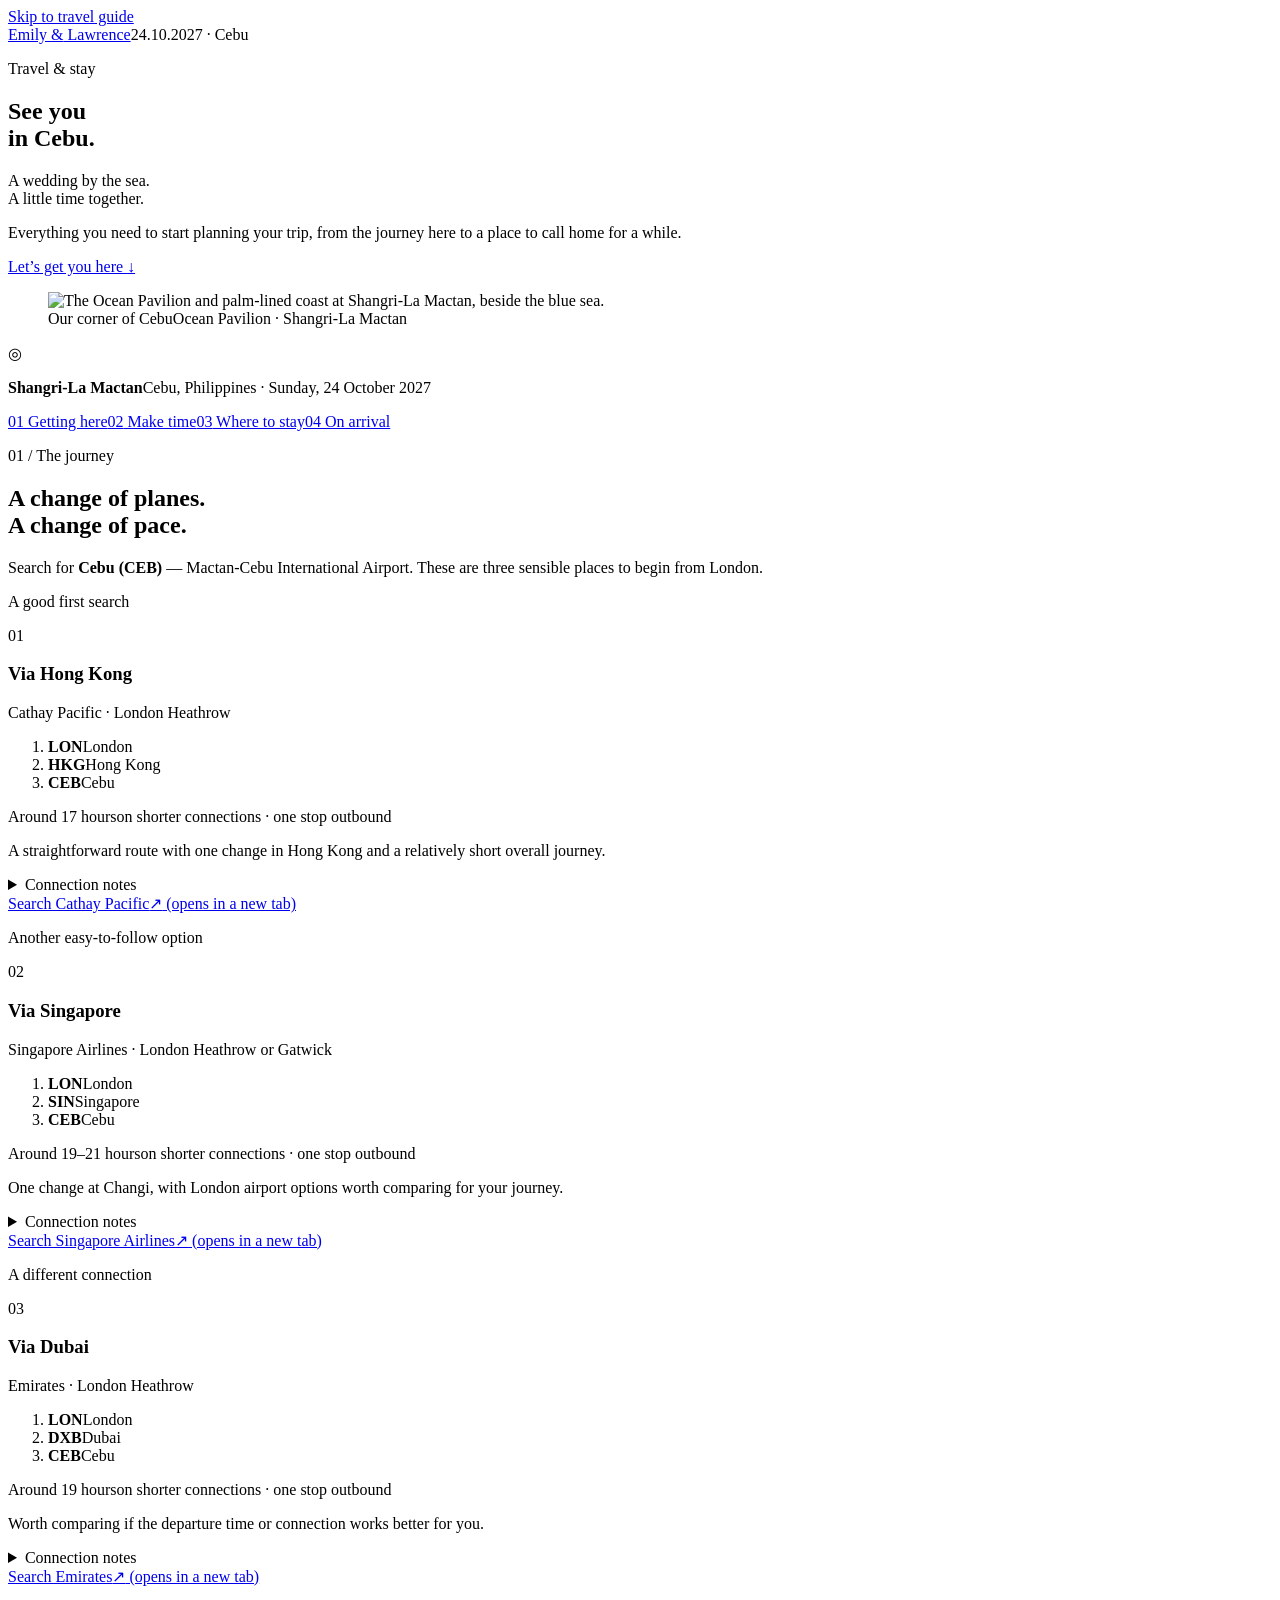
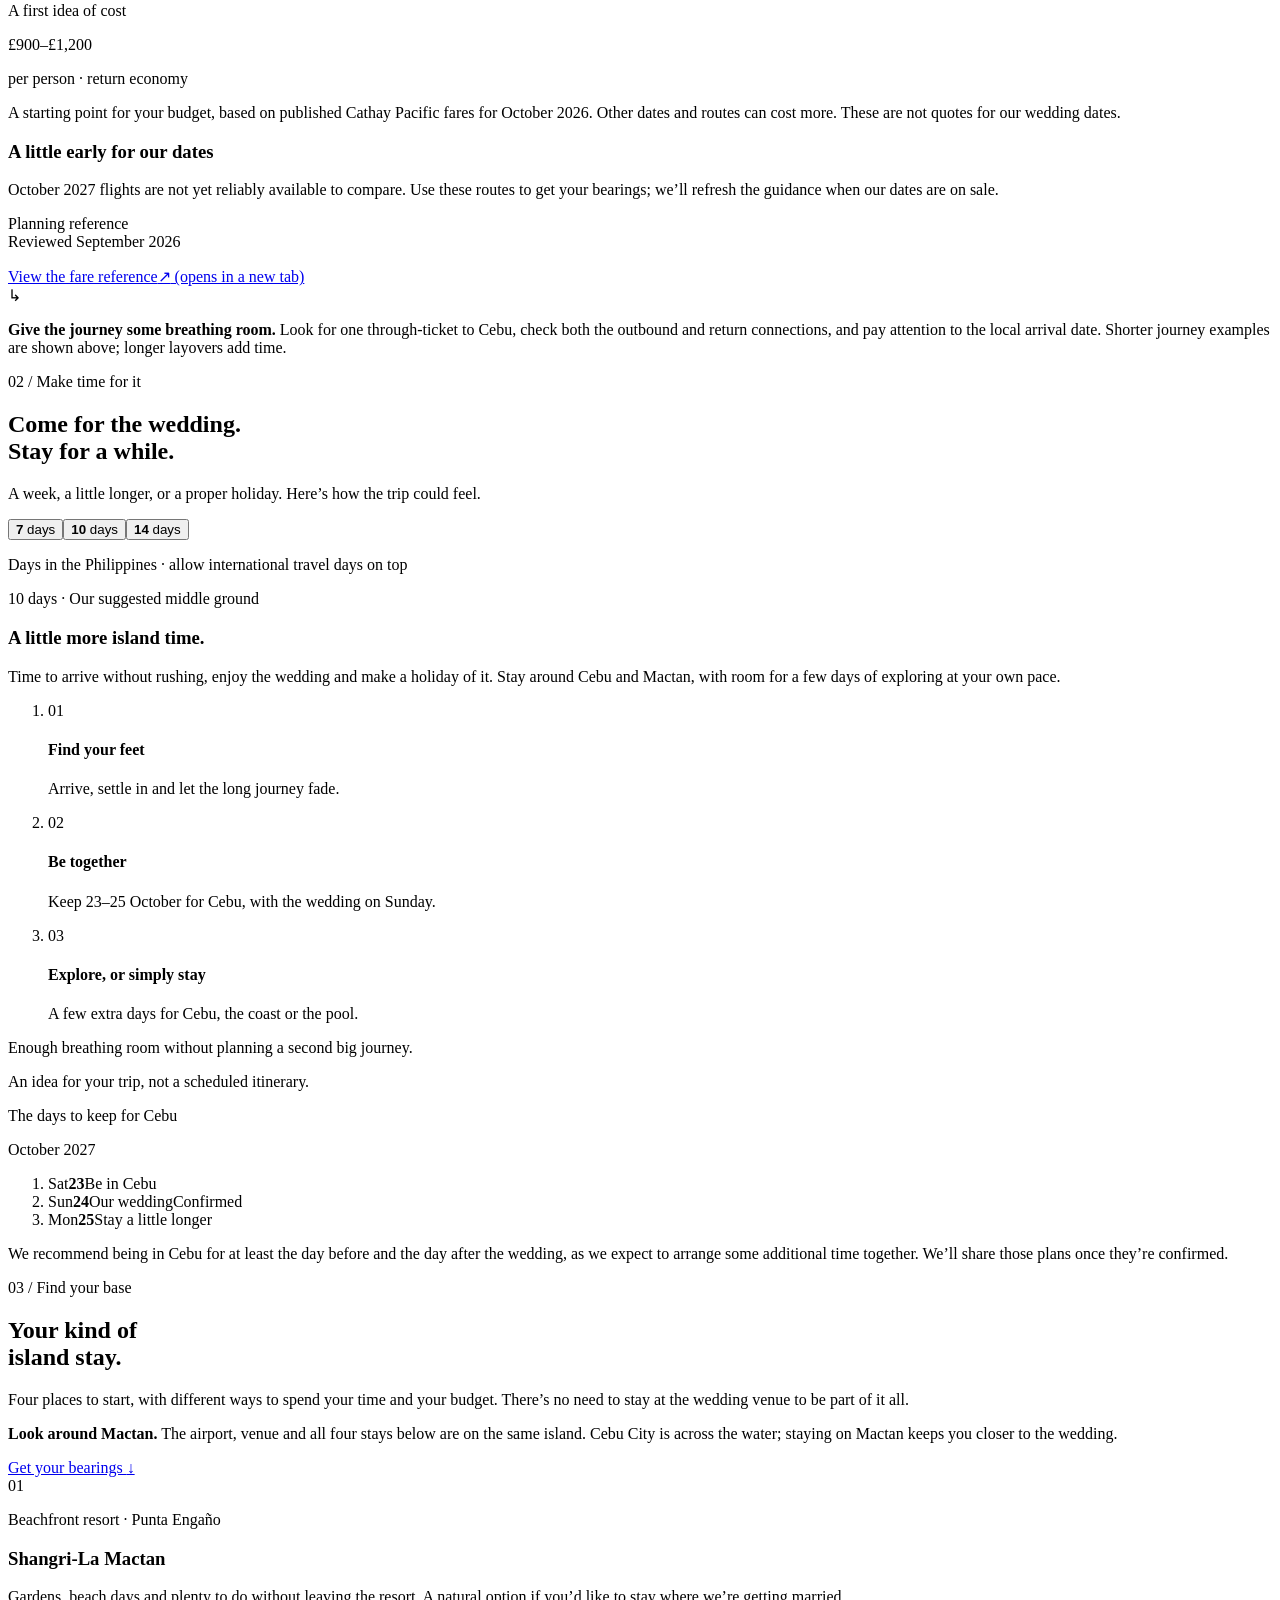
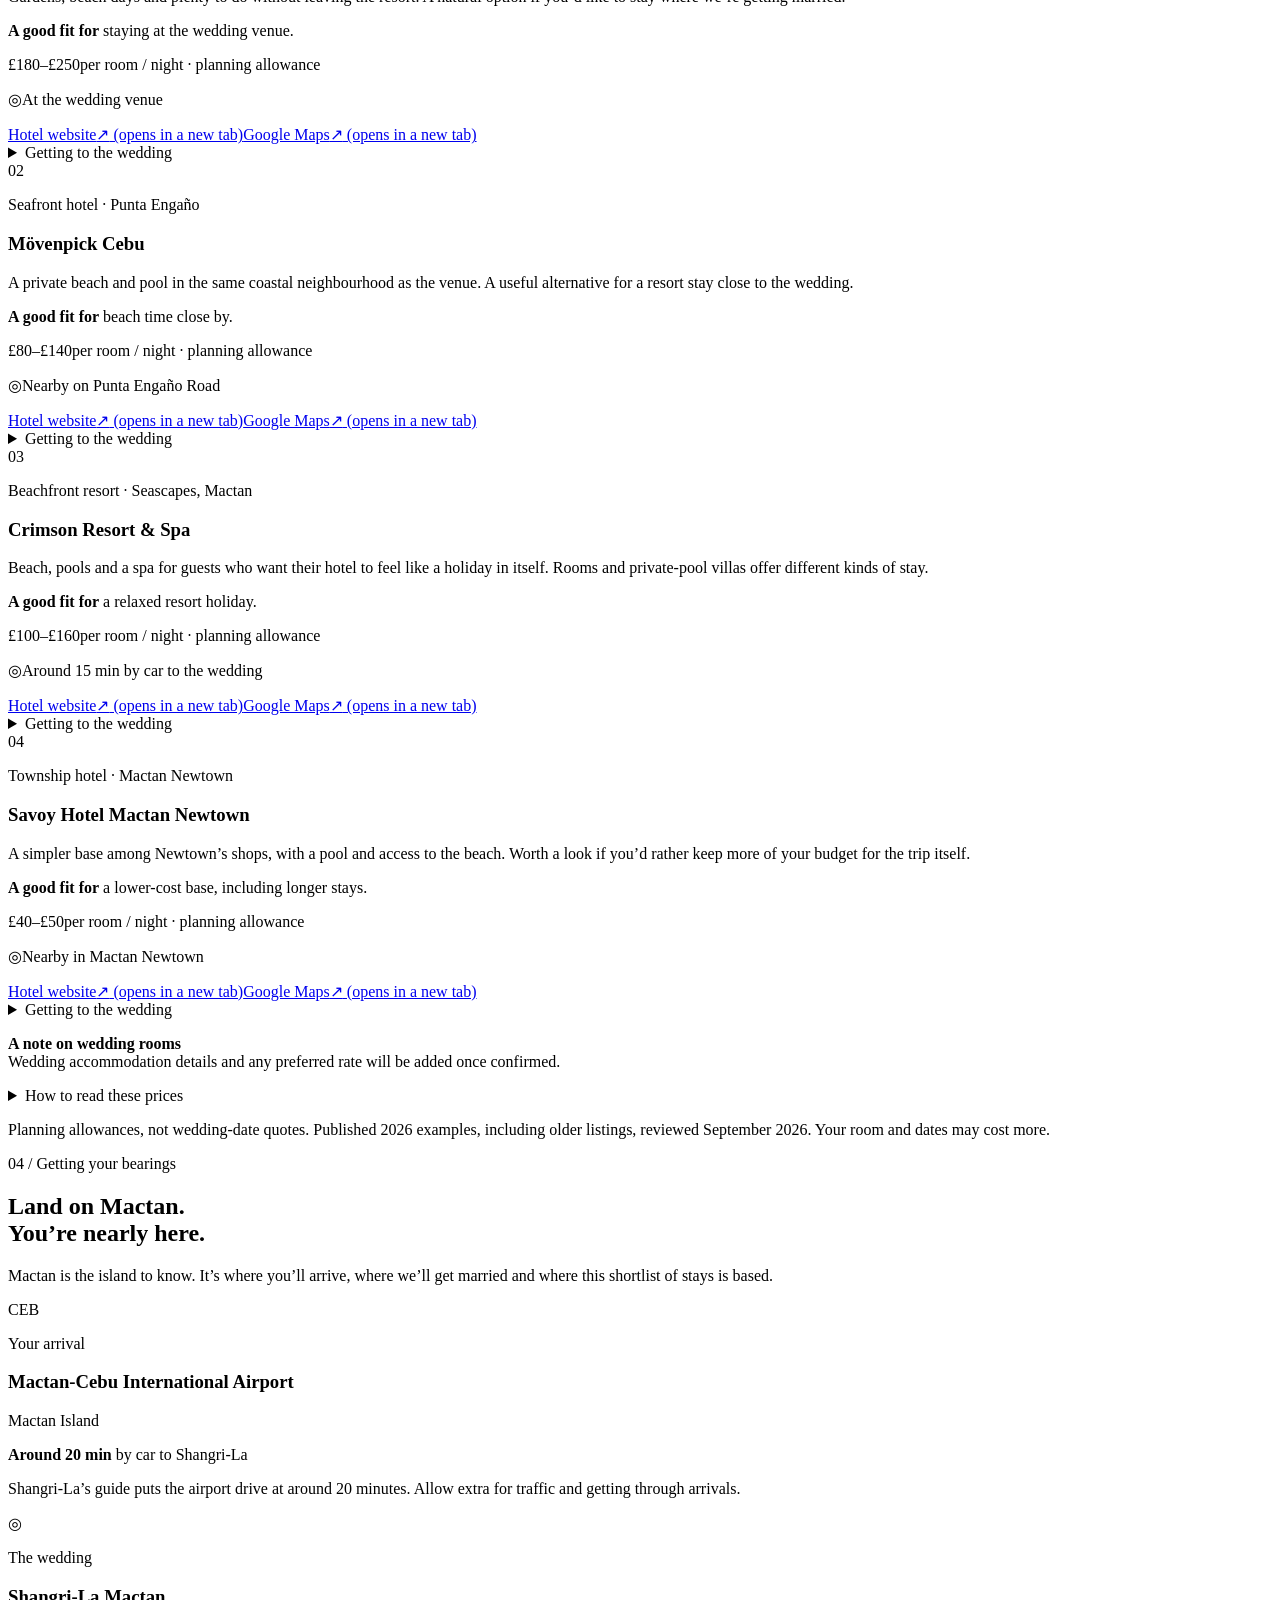
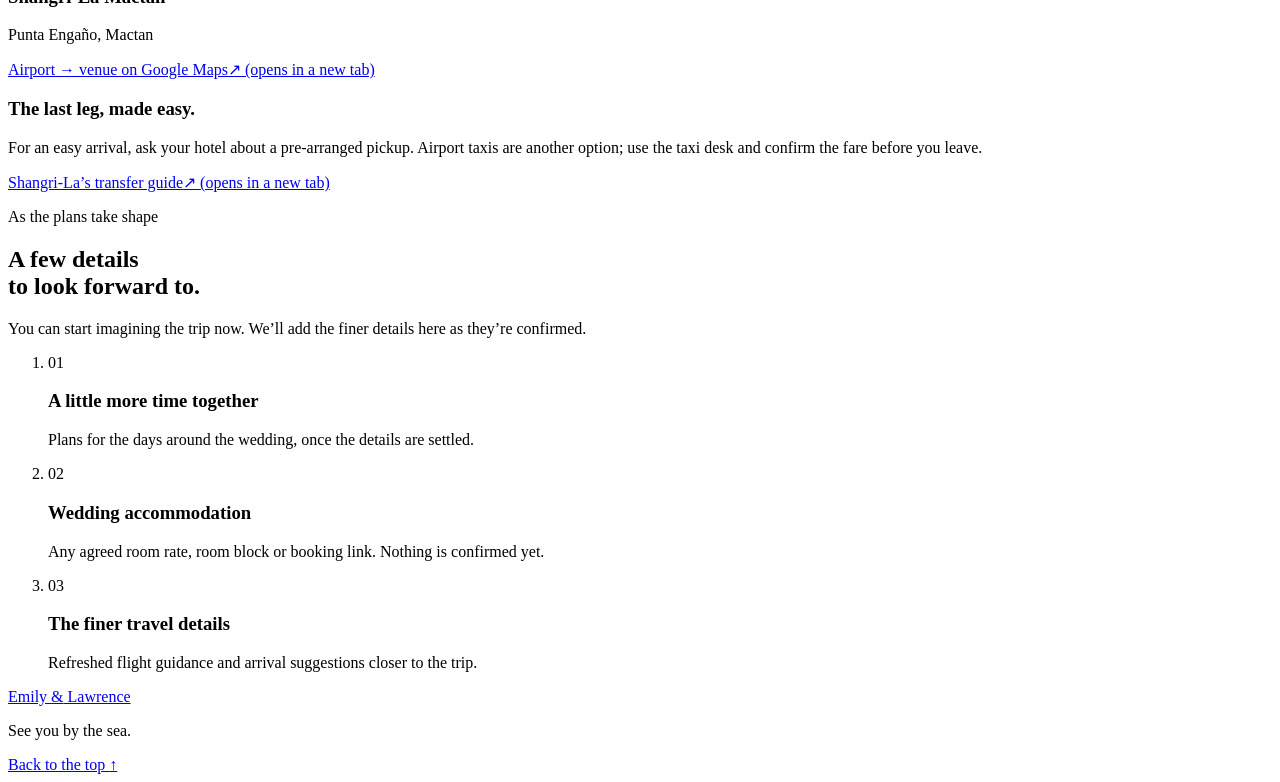
==== travel/index.html @ 6031c721 "Publish Astra Travel and Stay review from d901db5" ====
<!DOCTYPE html><html lang="en-GB"><head><meta charset="UTF-8"><meta name="viewport" content="width=device-width, initial-scale=1, viewport-fit=cover"><meta name="description" content="A little help planning your trip to Cebu for Emily and Lawrence’s wedding, 24 October 2027."><meta name="robots" content="noindex, nofollow"><meta name="theme-color" content="#f2efe7"><meta property="og:type" content="website"><meta property="og:title" content="Travel &amp; Stay — Emily &amp; Lawrence"><meta property="og:description" content="A little help planning your trip to Cebu for Emily and Lawrence’s wedding, 24 October 2027."><meta property="og:url" content="https://renzo-mcg.github.io/WedSite2027-astra-review/travel/"><meta name="twitter:card" content="summary"><link rel="canonical" href="https://renzo-mcg.github.io/WedSite2027-astra-review/travel/"><link rel="icon" href="/WedSite2027-astra-review/favicon.svg" type="image/svg+xml"><title>Travel &amp; Stay — Emily &amp; Lawrence</title><link rel="preload" href="/WedSite2027-astra-review/_astro/plus-jakarta-sans-latin.B2KjpZfh.woff2" as="font" type="font/woff2" crossorigin><style>@font-face{font-family:Plus Jakarta Sans;font-style:normal;font-weight:400 600;font-display:swap;src:url(/WedSite2027-astra-review/_astro/plus-jakarta-sans-latin.B2KjpZfh.woff2)format("woff2")}@font-face{font-family:Sirivennela;font-style:normal;font-weight:400;font-display:swap;src:url(/WedSite2027-astra-review/_astro/sirivennela-latin.CPgw63ZJ.woff2)format("woff2")}@font-face{font-family:MonteCarlo;font-style:normal;font-weight:400;font-display:swap;src:url(/WedSite2027-astra-review/_astro/montecarlo-latin.BiCXKI0m.woff2)format("woff2")}@font-face{font-family:Corinthia;font-style:normal;font-weight:400;font-display:swap;src:url(/WedSite2027-astra-review/_astro/corinthia-latin.rbV694CP.woff2)format("woff2")}@font-face{font-family:Parisienne;font-style:normal;font-weight:400;font-display:swap;src:url(/WedSite2027-astra-review/_astro/parisienne-latin.CbT3YVsa.woff2)format("woff2")}
</style><link rel="stylesheet" href="/WedSite2027-astra-review/_astro/travel.Y7XF-TrB.css"></head><body class="travel-page"><a class="skip-link" href="#main">Skip to travel guide</a><header class="travel-header wrap"><a class="couple-link" href="/WedSite2027-astra-review/" aria-label="Emily and Lawrence — back to Save the Date">Emily <span>&</span> Lawrence</a><span class="header-date">24.10.2027 <span>· Cebu</span></span></header><main id="main"><section class="guide-opening wrap" aria-labelledby="opening-title"><div class="opening-copy"><p class="eyebrow">Travel & stay</p><h1 id="opening-title">See you<br>in Cebu.</h1><p class="opening-note">A wedding by the sea.<br>A little time together.</p><p class="opening-intro">Everything you need to start planning your trip, from the journey here to a place to call home for a while.</p><a class="text-link opening-action" href="#flights">Let’s get you here <span aria-hidden="true">↓</span></a></div><figure class="opening-image"><img src="/WedSite2027-astra-review/assets/stage/video/venue-ocean-pavilion-poster.webp" width="1920" height="1080" alt="The Ocean Pavilion and palm-lined coast at Shangri-La Mactan, beside the blue sea." fetchpriority="high"><figcaption><span>Our corner of Cebu</span><span>Ocean Pavilion · Shangri-La Mactan</span></figcaption></figure><div class="opening-location"><span class="location-mark" aria-hidden="true">◎</span><p><strong>Shangri-La Mactan</strong><span>Cebu, Philippines · Sunday, 24 October 2027</span></p></div></section><nav class="guide-nav" aria-label="On this page"><div class="wrap guide-nav-inner"><a href="#flights"><span>01</span> Getting here</a><a href="#time"><span>02</span> Make time</a><a href="#stay"><span>03</span> Where to stay</a><a href="#arrival"><span>04</span> On arrival</a></div></nav><section id="flights" class="section wrap" aria-labelledby="flights-title"><div class="section-heading"><p class="eyebrow">01 / The journey</p><h2 id="flights-title">A change of planes.<br>A change of pace.</h2><p>Search for <strong>Cebu (CEB)</strong> — Mactan-Cebu International Airport. These are three sensible places to begin from London.</p></div><div class="flight-layout"><div class="route-list"><article class="flight-route" aria-labelledby="route-hong-kong"><div class="route-top"><p class="eyebrow">A good first search</p><span class="route-index" aria-hidden="true">01</span></div><h3 id="route-hong-kong">Via Hong Kong</h3><p class="airline">Cathay Pacific <span>· London Heathrow</span></p><ol class="route-line" aria-label="Flight via Hong Kong"><li><strong>LON</strong><span>London</span></li><li><strong>HKG</strong><span>Hong Kong</span></li><li><strong>CEB</strong><span>Cebu</span></li></ol><p class="route-duration">Around 17 hours<span>on shorter connections · one stop outbound</span></p><p>A straightforward route with one change in Hong Kong and a relatively short overall journey.</p><div class="route-actions"><details><summary>Connection notes</summary><p>Look for London Heathrow to Cebu on one booking. Cathay’s route guide describes about 16½ hours; current shorter schedules are closer to 17 hours. Compare the connection time as well as the fare.</p></details><a href="https://flights.cathaypacific.com/destinations/en_GB/flights-from-london-to-cebu" class="external-link" target="_blank" rel="noopener noreferrer" aria-label="Search London to Cebu with Cathay Pacific (opens in a new tab)">Search Cathay Pacific<span aria-hidden="true">↗</span><span class="sr-only"> (opens in a new tab)</span></a></div></article><article class="flight-route" aria-labelledby="route-singapore"><div class="route-top"><p class="eyebrow">Another easy-to-follow option</p><span class="route-index" aria-hidden="true">02</span></div><h3 id="route-singapore">Via Singapore</h3><p class="airline">Singapore Airlines <span>· London Heathrow or Gatwick</span></p><ol class="route-line" aria-label="Flight via Singapore"><li><strong>LON</strong><span>London</span></li><li><strong>SIN</strong><span>Singapore</span></li><li><strong>CEB</strong><span>Cebu</span></li></ol><p class="route-duration">Around 19–21 hours<span>on shorter connections · one stop outbound</span></p><p>One change at Changi, with London airport options worth comparing for your journey.</p><div class="route-actions"><details><summary>Connection notes</summary><p>Search from Heathrow and Gatwick separately. Representative schedules via Singapore are around 19–21 hours including the connection. Check the operating airline and baggage allowance on both legs, especially if a partner carrier is offered.</p></details><a href="https://www.singaporeair.com/gb/en/plan-travel/destinations/flights-from-london-to-cebu/" class="external-link" target="_blank" rel="noopener noreferrer" aria-label="Search London to Cebu with Singapore Airlines (opens in a new tab)">Search Singapore Airlines<span aria-hidden="true">↗</span><span class="sr-only"> (opens in a new tab)</span></a></div></article><article class="flight-route" aria-labelledby="route-dubai"><div class="route-top"><p class="eyebrow">A different connection</p><span class="route-index" aria-hidden="true">03</span></div><h3 id="route-dubai">Via Dubai</h3><p class="airline">Emirates <span>· London Heathrow</span></p><ol class="route-line" aria-label="Flight via Dubai"><li><strong>LON</strong><span>London</span></li><li><strong>DXB</strong><span>Dubai</span></li><li><strong>CEB</strong><span>Cebu</span></li></ol><p class="route-duration">Around 19 hours<span>on shorter connections · one stop outbound</span></p><p>Worth comparing if the departure time or connection works better for you.</p><div class="route-actions"><details><summary>Connection notes</summary><p>Shorter outbound schedules via Dubai are around 19 hours; longer connections can exceed 24. Check the return carefully: published Cebu services can include an additional stop before Dubai. Compare the whole return journey before choosing.</p></details><a href="https://www.emirates.com/uk/english/destinations/lhr/ceb/flights-from-london-heathrow-to-cebu/" class="external-link" target="_blank" rel="noopener noreferrer" aria-label="Search London to Cebu with Emirates (opens in a new tab)">Search Emirates<span aria-hidden="true">↗</span><span class="sr-only"> (opens in a new tab)</span></a></div></article></div><aside class="flight-budget" aria-label="Flight budget and booking guidance"><p class="eyebrow">A first idea of cost</p><p class="budget-number">£900–£1,200</p><p class="budget-unit">per person · return economy</p><p>A starting point for your budget, based on published Cathay Pacific fares for October 2026. Other dates and routes can cost more. These are not quotes for our wedding dates.</p><div class="budget-later"><h3>A little early for our dates</h3><p>October 2027 flights are not yet reliably available to compare. Use these routes to get your bearings; we’ll refresh the guidance when our dates are on sale.</p></div><p class="freshness">Planning reference<br><time datetime="2026-09-18">Reviewed September 2026</time></p><a href="https://flights.cathaypacific.com/destinations/en_GB/flights-from-london-to-cebu" class="external-link" target="_blank" rel="noopener noreferrer">View the fare reference<span aria-hidden="true">↗</span><span class="sr-only"> (opens in a new tab)</span></a></aside></div><div class="journey-note"><span aria-hidden="true">↳</span><p><strong>Give the journey some breathing room.</strong> Look for one through-ticket to Cebu, check both the outbound and return connections, and pay attention to the local arrival date. Shorter journey examples are shown above; longer layovers add time.</p></div></section><section id="time" class="time-section" aria-labelledby="time-title"><div class="wrap"><div class="section-heading"><p class="eyebrow">02 / Make time for it</p><h2 id="time-title">Come for the wedding.<br>Stay for a while.</h2><p>A week, a little longer, or a proper holiday. Here’s how the trip could feel.</p></div><div class="trip-layout"><div class="trip-planner" data-trip-planner><div class="trip-tabs" role="tablist" aria-label="Days in the Philippines" hidden><button type="button" id="tab-7" role="tab" aria-controls="trip-7" aria-selected="false" tabindex="-1" data-days="7"><strong>7</strong> days</button><button type="button" id="tab-10" role="tab" aria-controls="trip-10" aria-selected="true" tabindex="0" data-days="10"><strong>10</strong> days</button><button type="button" id="tab-14" role="tab" aria-controls="trip-14" aria-selected="false" tabindex="-1" data-days="14"><strong>14</strong> days</button></div><p class="trip-basis">Days in the Philippines · allow international travel days on top</p><article id="trip-7" class="trip-panel" data-trip-panel="7"><p class="eyebrow"><span class="no-js-days">7 days · </span>Wedding &amp; a little unwinding</p><h3>Keep it close to Cebu.</h3><p>A shorter, wedding-focused stay. Settle into one base on Mactan, enjoy the celebrations and leave a few days for the sea, a slow breakfast and doing very little.</p><div class="trip-rhythm" aria-hidden="true"><span style="flex:2" class="rhythm-0"></span><span style="flex:3" class="rhythm-1"></span><span style="flex:2" class="rhythm-2"></span></div><ol class="trip-phases"><li><span class="phase-number" aria-hidden="true">01</span><div><h4>Arrive &amp; settle</h4><p>Give yourself a little room to recover from the flight.</p></div></li><li><span class="phase-number" aria-hidden="true">02</span><div><h4>Be together</h4><p>Keep 23–25 October for Cebu, with the wedding on Sunday.</p></div></li><li><span class="phase-number" aria-hidden="true">03</span><div><h4>Ease into island time</h4><p>A couple of relaxed days before heading home.</p></div></li></ol><p class="trip-takeaway">One base keeps a shorter trip simple.</p></article><article id="trip-10" class="trip-panel" data-trip-panel="10"><p class="eyebrow"><span class="no-js-days">10 days · </span>Our suggested middle ground</p><h3>A little more island time.</h3><p>Time to arrive without rushing, enjoy the wedding and make a holiday of it. Stay around Cebu and Mactan, with room for a few days of exploring at your own pace.</p><div class="trip-rhythm" aria-hidden="true"><span style="flex:3" class="rhythm-0"></span><span style="flex:3" class="rhythm-1"></span><span style="flex:4" class="rhythm-2"></span></div><ol class="trip-phases"><li><span class="phase-number" aria-hidden="true">01</span><div><h4>Find your feet</h4><p>Arrive, settle in and let the long journey fade.</p></div></li><li><span class="phase-number" aria-hidden="true">02</span><div><h4>Be together</h4><p>Keep 23–25 October for Cebu, with the wedding on Sunday.</p></div></li><li><span class="phase-number" aria-hidden="true">03</span><div><h4>Explore, or simply stay</h4><p>A few extra days for Cebu, the coast or the pool.</p></div></li></ol><p class="trip-takeaway">Enough breathing room without planning a second big journey.</p></article><article id="trip-14" class="trip-panel" data-trip-panel="14"><p class="eyebrow"><span class="no-js-days">14 days · </span>The wedding, then a wider adventure</p><h3>Make a holiday of it.</h3><p>For a bigger Philippines trip, leave space to explore beyond Cebu after the celebrations. Pick one extra destination you’re excited about, and allow time for the journey there.</p><div class="trip-rhythm" aria-hidden="true"><span style="flex:3" class="rhythm-0"></span><span style="flex:3" class="rhythm-1"></span><span style="flex:8" class="rhythm-2"></span></div><ol class="trip-phases"><li><span class="phase-number" aria-hidden="true">01</span><div><h4>Arrive unhurried</h4><p>Start on Mactan and get comfortable before the wedding.</p></div></li><li><span class="phase-number" aria-hidden="true">02</span><div><h4>Be together</h4><p>Keep 23–25 October for Cebu, with the wedding on Sunday.</p></div></li><li><span class="phase-number" aria-hidden="true">03</span><div><h4>Go a little further</h4><p>Extend your holiday, allowing time for onward travel.</p></div></li></ol><p class="trip-takeaway">Keep onward adventures after the wedding to avoid a rushed arrival.</p></article><p class="trip-smallprint">An idea for your trip, not a scheduled itinerary.</p></div><aside class="wedding-window" aria-label="Recommended days in Cebu"><p class="eyebrow">The days to keep for Cebu</p><p class="window-month">October 2027</p><ol><li><span class="window-day">Sat</span><strong>23</strong><span>Be in Cebu</span></li><li class="wedding-day"><span class="window-day">Sun</span><strong>24</strong><span>Our wedding</span><span class="confirmed-label">Confirmed</span></li><li><span class="window-day">Mon</span><strong>25</strong><span>Stay a little longer</span></li></ol><p>We recommend being in Cebu for at least the day before and the day after the wedding, as we expect to arrange some additional time together. We’ll share those plans once they’re confirmed.</p></aside></div></div></section><section id="stay" class="section wrap" aria-labelledby="stay-title"><div class="section-heading"><p class="eyebrow">03 / Find your base</p><h2 id="stay-title">Your kind of<br>island stay.</h2><p>Four places to start, with different ways to spend your time and your budget. There’s no need to stay at the wedding venue to be part of it all.</p></div><div class="stay-guide"><p><strong>Look around Mactan.</strong> The airport, venue and all four stays below are on the same island. Cebu City is across the water; staying on Mactan keeps you closer to the wedding.</p><a class="text-link" href="#arrival">Get your bearings <span aria-hidden="true">↓</span></a></div><div class="hotel-list"><article class="hotel" aria-labelledby="hotel-shangri-la"><span class="hotel-index" aria-hidden="true">01</span><div class="hotel-main"><p class="eyebrow">Beachfront resort <span>· Punta Engaño</span></p><h3 id="hotel-shangri-la">Shangri-La Mactan</h3><p>Gardens, beach days and plenty to do without leaving the resort. A natural option if you’d like to stay where we’re getting married.</p><p class="hotel-suits"><strong>A good fit for</strong> staying at the wedding venue.</p></div><div class="hotel-practical"><p class="hotel-price">£180–£250<span>per room / night · planning allowance</span></p><p class="hotel-relation"><span aria-hidden="true">◎</span>At the wedding venue</p><div class="hotel-links"><a href="https://www.shangri-la.com/cebu/mactanresort/" class="external-link" target="_blank" rel="noopener noreferrer" aria-label="View Shangri-La Mactan official website (opens in a new tab)">Hotel website<span aria-hidden="true">↗</span><span class="sr-only"> (opens in a new tab)</span></a><a href="https://www.google.com/maps/search/?api=1&amp;query=Shangri-La+Mactan+Cebu" class="external-link" target="_blank" rel="noopener noreferrer" aria-label="View Shangri-La Mactan on Google Maps (opens in a new tab)">Google Maps<span aria-hidden="true">↗</span><span class="sr-only"> (opens in a new tab)</span></a></div><details><summary>Getting to the wedding</summary><p>The wedding is here. Your room and the celebrations share the same resort grounds.</p></details></div></article><article class="hotel" aria-labelledby="hotel-movenpick"><span class="hotel-index" aria-hidden="true">02</span><div class="hotel-main"><p class="eyebrow">Seafront hotel <span>· Punta Engaño</span></p><h3 id="hotel-movenpick">Mövenpick Cebu</h3><p>A private beach and pool in the same coastal neighbourhood as the venue. A useful alternative for a resort stay close to the wedding.</p><p class="hotel-suits"><strong>A good fit for</strong> beach time close by.</p></div><div class="hotel-practical"><p class="hotel-price">£80–£140<span>per room / night · planning allowance</span></p><p class="hotel-relation"><span aria-hidden="true">◎</span>Nearby on Punta Engaño Road</p><div class="hotel-links"><a href="https://all.accor.com/hotel/B4N9/index.en.shtml" class="external-link" target="_blank" rel="noopener noreferrer" aria-label="View Mövenpick Cebu official website (opens in a new tab)">Hotel website<span aria-hidden="true">↗</span><span class="sr-only"> (opens in a new tab)</span></a><a href="https://www.google.com/maps/search/?api=1&amp;query=Movenpick+Hotel+Mactan+Island+Cebu" class="external-link" target="_blank" rel="noopener noreferrer" aria-label="View Mövenpick Cebu on Google Maps (opens in a new tab)">Google Maps<span aria-hidden="true">↗</span><span class="sr-only"> (opens in a new tab)</span></a></div><details><summary>Getting to the wedding</summary><p>Close to Shangri-La in the same coastal area. Check the route from your hotel entrance and arrange your wedding-day journey with the hotel.</p><a href="https://www.google.com/maps/dir/?api=1&amp;origin=Movenpick+Hotel+Mactan+Island+Cebu&amp;destination=Shangri-La+Mactan+Cebu&amp;travelmode=driving" class="external-link" target="_blank" rel="noopener noreferrer" aria-label="Driving directions from Mövenpick Cebu to Shangri-La on Google Maps (opens in a new tab)">Directions to Shangri-La<span aria-hidden="true">↗</span><span class="sr-only"> (opens in a new tab)</span></a></details></div></article><article class="hotel" aria-labelledby="hotel-crimson"><span class="hotel-index" aria-hidden="true">03</span><div class="hotel-main"><p class="eyebrow">Beachfront resort <span>· Seascapes, Mactan</span></p><h3 id="hotel-crimson">Crimson Resort &amp; Spa</h3><p>Beach, pools and a spa for guests who want their hotel to feel like a holiday in itself. Rooms and private-pool villas offer different kinds of stay.</p><p class="hotel-suits"><strong>A good fit for</strong> a relaxed resort holiday.</p></div><div class="hotel-practical"><p class="hotel-price">£100–£160<span>per room / night · planning allowance</span></p><p class="hotel-relation"><span aria-hidden="true">◎</span>Around 15 min by car to the wedding</p><div class="hotel-links"><a href="https://www.crimsonhotel.com/mactan" class="external-link" target="_blank" rel="noopener noreferrer" aria-label="View Crimson Resort &amp; Spa official website (opens in a new tab)">Hotel website<span aria-hidden="true">↗</span><span class="sr-only"> (opens in a new tab)</span></a><a href="https://www.google.com/maps/search/?api=1&amp;query=Crimson+Resort+and+Spa+Mactan+Cebu" class="external-link" target="_blank" rel="noopener noreferrer" aria-label="View Crimson Resort &amp; Spa on Google Maps (opens in a new tab)">Google Maps<span aria-hidden="true">↗</span><span class="sr-only"> (opens in a new tab)</span></a></div><details><summary>Getting to the wedding</summary><p>Further down Mactan’s coast. Google’s location estimate is about 14 minutes by car; allow extra for traffic. The price guide is for rooms, not villas.</p><a href="https://www.google.com/maps/dir/?api=1&amp;origin=Crimson+Resort+and+Spa+Mactan+Cebu&amp;destination=Shangri-La+Mactan+Cebu&amp;travelmode=driving" class="external-link" target="_blank" rel="noopener noreferrer" aria-label="Driving directions from Crimson Resort &amp; Spa to Shangri-La on Google Maps (opens in a new tab)">Directions to Shangri-La<span aria-hidden="true">↗</span><span class="sr-only"> (opens in a new tab)</span></a></details></div></article><article class="hotel" aria-labelledby="hotel-savoy"><span class="hotel-index" aria-hidden="true">04</span><div class="hotel-main"><p class="eyebrow">Township hotel <span>· Mactan Newtown</span></p><h3 id="hotel-savoy">Savoy Hotel Mactan Newtown</h3><p>A simpler base among Newtown’s shops, with a pool and access to the beach. Worth a look if you’d rather keep more of your budget for the trip itself.</p><p class="hotel-suits"><strong>A good fit for</strong> a lower-cost base, including longer stays.</p></div><div class="hotel-practical"><p class="hotel-price">£40–£50<span>per room / night · planning allowance</span></p><p class="hotel-relation"><span aria-hidden="true">◎</span>Nearby in Mactan Newtown</p><div class="hotel-links"><a href="https://www.savoyhotelmactan.com.ph/" class="external-link" target="_blank" rel="noopener noreferrer" aria-label="View Savoy Hotel Mactan Newtown official website (opens in a new tab)">Hotel website<span aria-hidden="true">↗</span><span class="sr-only"> (opens in a new tab)</span></a><a href="https://www.google.com/maps/search/?api=1&amp;query=Savoy+Hotel+Mactan+Newtown+Cebu" class="external-link" target="_blank" rel="noopener noreferrer" aria-label="View Savoy Hotel Mactan Newtown on Google Maps (opens in a new tab)">Google Maps<span aria-hidden="true">↗</span><span class="sr-only"> (opens in a new tab)</span></a></div><details><summary>Getting to the wedding</summary><p>In the Newtown area near the resort coast, rather than at the wedding venue. Plan a taxi or hotel-arranged ride to Shangri-La; check current directions below.</p><a href="https://www.google.com/maps/dir/?api=1&amp;origin=Savoy+Hotel+Mactan+Newtown+Cebu&amp;destination=Shangri-La+Mactan+Cebu&amp;travelmode=driving" class="external-link" target="_blank" rel="noopener noreferrer" aria-label="Driving directions from Savoy Hotel Mactan Newtown to Shangri-La on Google Maps (opens in a new tab)">Directions to Shangri-La<span aria-hidden="true">↗</span><span class="sr-only"> (opens in a new tab)</span></a></details></div></article></div><div class="stay-notes"><p><strong>A note on wedding rooms</strong><br>Wedding accommodation details and any preferred rate will be added once confirmed.</p><details class="price-explainer"><summary>How to read these prices</summary><p>Rounded planning allowances per room, per night, as a starting point for two adults sharing. Based on published 2026 examples, including older July/August listings, reviewed September 2026. They are not October 2027 quotes or guaranteed limits. Check your dates, room, guests, taxes, breakfast and cancellation terms with the hotel.</p><ul><li><a href="https://www.kayak.co.uk/Lapu-Lapu-City-Hotels-Shangri-La-s-Mactan-Resort-Spa.12027.ksp" class="external-link" target="_blank" rel="noopener noreferrer">Shangri-La Mactan price reference<span aria-hidden="true">↗</span><span class="sr-only"> (opens in a new tab)</span></a></li><li><a href="https://www.kayak.co.uk/Lapu-Lapu-City-Hotels-Moevenpick-Hotel-Mactan-Island-Cebu.622442.ksp" class="external-link" target="_blank" rel="noopener noreferrer">Mövenpick Cebu price reference<span aria-hidden="true">↗</span><span class="sr-only"> (opens in a new tab)</span></a></li><li><a href="https://www.kayak.co.uk/Lapu-Lapu-City-Hotels-Crimson-Resort-And-Spa-Mactan.346916.ksp" class="external-link" target="_blank" rel="noopener noreferrer">Crimson Resort &amp; Spa price reference<span aria-hidden="true">↗</span><span class="sr-only"> (opens in a new tab)</span></a></li><li><a href="https://www.kayak.co.uk/Lapu-Lapu-City-Hotels.45123.hotel.ksp" class="external-link" target="_blank" rel="noopener noreferrer">Savoy Hotel Mactan Newtown price reference<span aria-hidden="true">↗</span><span class="sr-only"> (opens in a new tab)</span></a></li></ul></details></div><p class="price-visible">Planning allowances, not wedding-date quotes. Published 2026 examples, including older listings, reviewed September 2026. Your room and dates may cost more.</p></section><section id="arrival" class="arrival-section" aria-labelledby="arrival-title"><div class="wrap arrival-layout"><div class="arrival-heading"><p class="eyebrow">04 / Getting your bearings</p><h2 id="arrival-title">Land on Mactan.<br>You’re nearly here.</h2><p>Mactan is the island to know. It’s where you’ll arrive, where we’ll get married and where this shortlist of stays is based.</p></div><div class="arrival-journey" role="group" aria-label="Airport to wedding venue"><div class="arrival-stop"><span class="stop-code">CEB</span><div><p class="eyebrow">Your arrival</p><h3>Mactan-Cebu International Airport</h3><p>Mactan Island</p></div></div><div class="arrival-transfer"><p><strong>Around 20 min</strong> by car to Shangri-La</p><p>Shangri-La’s guide puts the airport drive at around 20 minutes. Allow extra for traffic and getting through arrivals.</p></div><div class="arrival-stop"><span class="stop-mark" aria-hidden="true">◎</span><div><p class="eyebrow">The wedding</p><h3>Shangri-La Mactan</h3><p>Punta Engaño, Mactan</p></div></div><a href="https://www.google.com/maps/dir/?api=1&amp;origin=Mactan-Cebu+International+Airport&amp;destination=Shangri-La+Mactan+Cebu&amp;travelmode=driving" class="external-link arrival-map" target="_blank" rel="noopener noreferrer">Airport → venue on Google Maps<span aria-hidden="true">↗</span><span class="sr-only"> (opens in a new tab)</span></a></div><div class="arrival-practical"><h3>The last leg, made easy.</h3><p>For an easy arrival, ask your hotel about a pre-arranged pickup. Airport taxis are another option; use the taxi desk and confirm the fare before you leave.</p><a href="https://www.shangri-la.com/cebu/mactanresort/about/map-directions/" class="external-link" target="_blank" rel="noopener noreferrer">Shangri-La’s transfer guide<span aria-hidden="true">↗</span><span class="sr-only"> (opens in a new tab)</span></a></div></div></section><section class="section wrap next-section" aria-labelledby="next-title"><div><p class="eyebrow">As the plans take shape</p><h2 id="next-title">A few details<br>to look forward to.</h2><p>You can start imagining the trip now. We’ll add the finer details here as they’re confirmed.</p></div><ol><li><span aria-hidden="true">01</span><div><h3>A little more time together</h3><p>Plans for the days around the wedding, once the details are settled.</p></div></li><li><span aria-hidden="true">02</span><div><h3>Wedding accommodation</h3><p>Any agreed room rate, room block or booking link. Nothing is confirmed yet.</p></div></li><li><span aria-hidden="true">03</span><div><h3>The finer travel details</h3><p>Refreshed flight guidance and arrival suggestions closer to the trip.</p></div></li></ol></section></main><footer class="travel-footer wrap"><a class="couple-link" href="/WedSite2027-astra-review/">Emily <span>&</span> Lawrence</a><p>See you by the sea.</p><a class="text-link" href="#main">Back to the top <span aria-hidden="true">↑</span></a></footer><script type="module">var e=document.querySelector(`[data-trip-planner]`);if(e){let t=e.querySelector(`[role=tablist]`),n=[...e.querySelectorAll(`[role=tab]`)],r=[...e.querySelectorAll(`[data-trip-panel]`)],i=(e,t=!1)=>{n.forEach(t=>{let n=t===e;t.setAttribute(`aria-selected`,String(n)),t.tabIndex=n?0:-1}),r.forEach(t=>{t.hidden=t.dataset.tripPanel!==e.dataset.days}),t&&e.focus()};if(t&&n.length===r.length&&n.length>0){r.forEach(e=>{e.setAttribute(`role`,`tabpanel`),e.setAttribute(`aria-labelledby`,`tab-${e.dataset.tripPanel}`),e.tabIndex=0}),n.forEach((e,t)=>{e.addEventListener(`click`,()=>i(e)),e.addEventListener(`keydown`,e=>{let r;switch(e.key){case`ArrowRight`:r=(t+1)%n.length;break;case`ArrowLeft`:r=(t-1+n.length)%n.length;break;case`Home`:r=0;break;case`End`:r=n.length-1;break;default:return}e.preventDefault();let a=n[r];a&&i(a,!0)})});let a=n.find(e=>e.dataset.days===`10`)??n[0];a&&i(a),e.dataset.enhanced=`true`,t.hidden=!1}}</script></body></html>
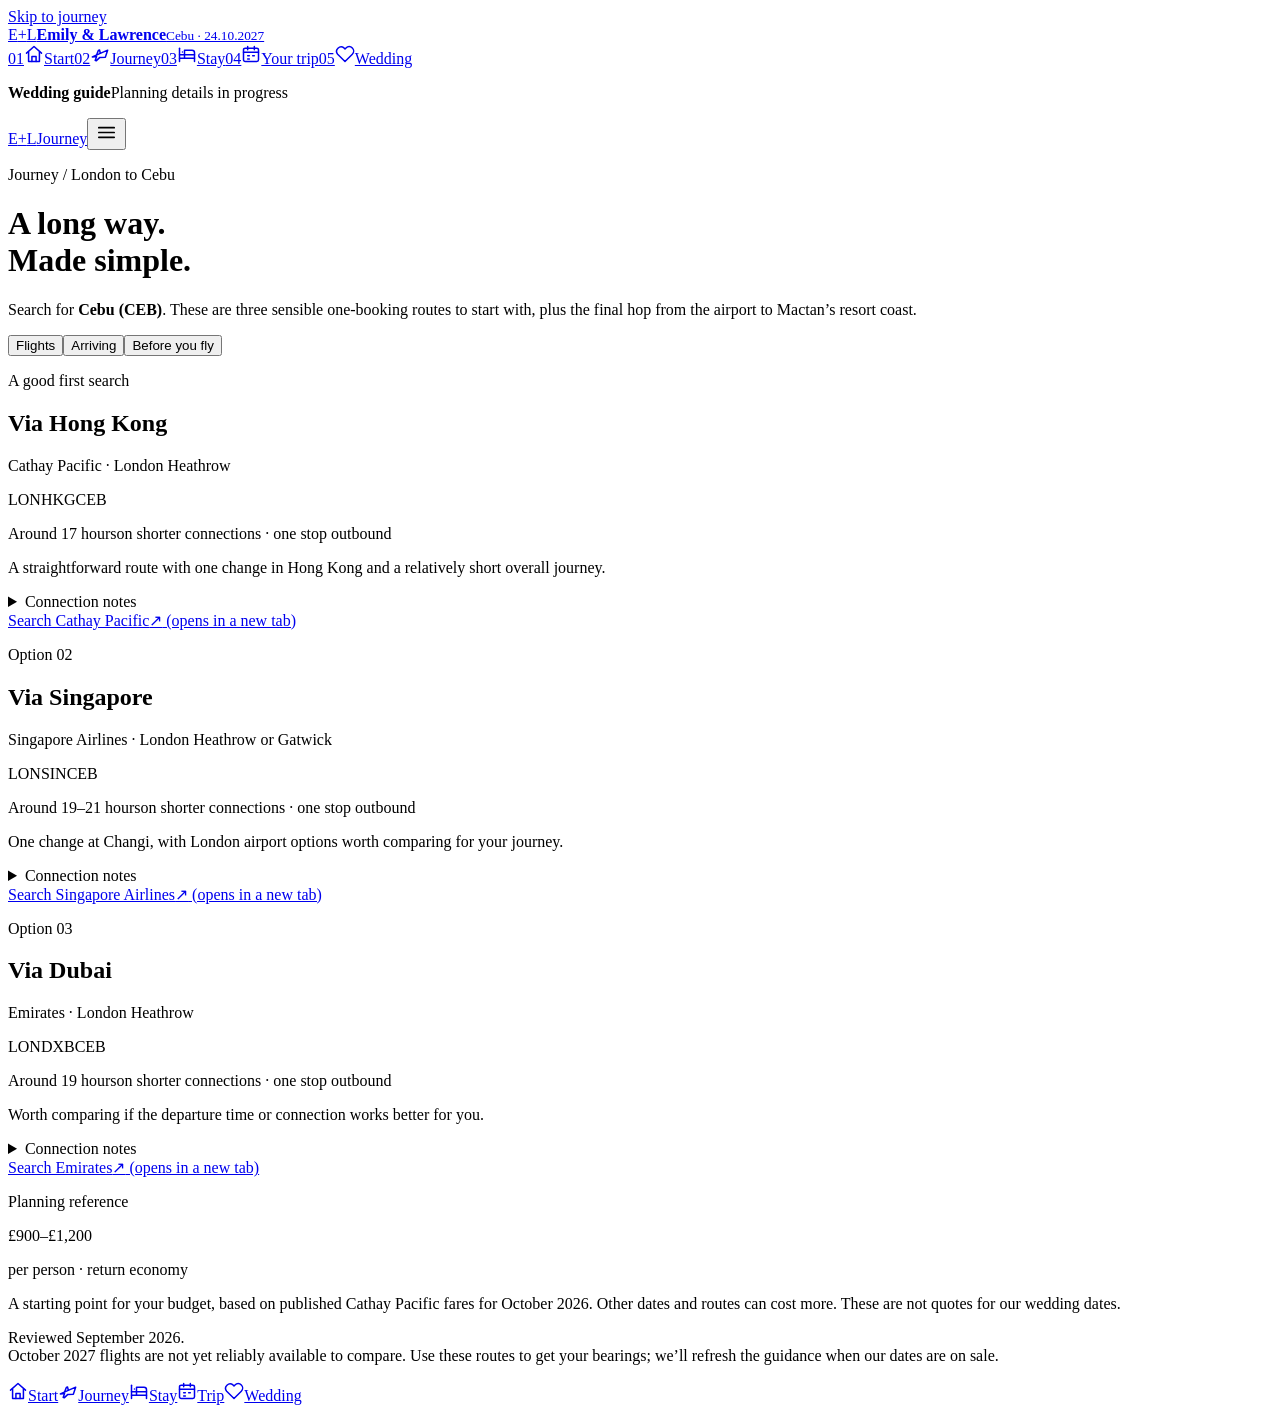
==== commit a52bba14: "Publish Astra Travel and Stay Round 2 review" ====
--- a/travel/index.html
+++ b/travel/index.html
@@ -1,2 +1 @@
-<!DOCTYPE html><html lang="en-GB"><head><meta charset="UTF-8"><meta name="viewport" content="width=device-width, initial-scale=1, viewport-fit=cover"><meta name="description" content="A little help planning your trip to Cebu for Emily and Lawrence’s wedding, 24 October 2027."><meta name="robots" content="noindex, nofollow"><meta name="theme-color" content="#f2efe7"><meta property="og:type" content="website"><meta property="og:title" content="Travel &amp; Stay — Emily &amp; Lawrence"><meta property="og:description" content="A little help planning your trip to Cebu for Emily and Lawrence’s wedding, 24 October 2027."><meta property="og:url" content="https://renzo-mcg.github.io/WedSite2027-astra-review/travel/"><meta name="twitter:card" content="summary"><link rel="canonical" href="https://renzo-mcg.github.io/WedSite2027-astra-review/travel/"><link rel="icon" href="/WedSite2027-astra-review/favicon.svg" type="image/svg+xml"><title>Travel &amp; Stay — Emily &amp; Lawrence</title><link rel="preload" href="/WedSite2027-astra-review/_astro/plus-jakarta-sans-latin.B2KjpZfh.woff2" as="font" type="font/woff2" crossorigin><style>@font-face{font-family:Plus Jakarta Sans;font-style:normal;font-weight:400 600;font-display:swap;src:url(/WedSite2027-astra-review/_astro/plus-jakarta-sans-latin.B2KjpZfh.woff2)format("woff2")}@font-face{font-family:Sirivennela;font-style:normal;font-weight:400;font-display:swap;src:url(/WedSite2027-astra-review/_astro/sirivennela-latin.CPgw63ZJ.woff2)format("woff2")}@font-face{font-family:MonteCarlo;font-style:normal;font-weight:400;font-display:swap;src:url(/WedSite2027-astra-review/_astro/montecarlo-latin.BiCXKI0m.woff2)format("woff2")}@font-face{font-family:Corinthia;font-style:normal;font-weight:400;font-display:swap;src:url(/WedSite2027-astra-review/_astro/corinthia-latin.rbV694CP.woff2)format("woff2")}@font-face{font-family:Parisienne;font-style:normal;font-weight:400;font-display:swap;src:url(/WedSite2027-astra-review/_astro/parisienne-latin.CbT3YVsa.woff2)format("woff2")}
-</style><link rel="stylesheet" href="/WedSite2027-astra-review/_astro/travel.Y7XF-TrB.css"></head><body class="travel-page"><a class="skip-link" href="#main">Skip to travel guide</a><header class="travel-header wrap"><a class="couple-link" href="/WedSite2027-astra-review/" aria-label="Emily and Lawrence — back to Save the Date">Emily <span>&</span> Lawrence</a><span class="header-date">24.10.2027 <span>· Cebu</span></span></header><main id="main"><section class="guide-opening wrap" aria-labelledby="opening-title"><div class="opening-copy"><p class="eyebrow">Travel & stay</p><h1 id="opening-title">See you<br>in Cebu.</h1><p class="opening-note">A wedding by the sea.<br>A little time together.</p><p class="opening-intro">Everything you need to start planning your trip, from the journey here to a place to call home for a while.</p><a class="text-link opening-action" href="#flights">Let’s get you here <span aria-hidden="true">↓</span></a></div><figure class="opening-image"><img src="/WedSite2027-astra-review/assets/stage/video/venue-ocean-pavilion-poster.webp" width="1920" height="1080" alt="The Ocean Pavilion and palm-lined coast at Shangri-La Mactan, beside the blue sea." fetchpriority="high"><figcaption><span>Our corner of Cebu</span><span>Ocean Pavilion · Shangri-La Mactan</span></figcaption></figure><div class="opening-location"><span class="location-mark" aria-hidden="true">◎</span><p><strong>Shangri-La Mactan</strong><span>Cebu, Philippines · Sunday, 24 October 2027</span></p></div></section><nav class="guide-nav" aria-label="On this page"><div class="wrap guide-nav-inner"><a href="#flights"><span>01</span> Getting here</a><a href="#time"><span>02</span> Make time</a><a href="#stay"><span>03</span> Where to stay</a><a href="#arrival"><span>04</span> On arrival</a></div></nav><section id="flights" class="section wrap" aria-labelledby="flights-title"><div class="section-heading"><p class="eyebrow">01 / The journey</p><h2 id="flights-title">A change of planes.<br>A change of pace.</h2><p>Search for <strong>Cebu (CEB)</strong> — Mactan-Cebu International Airport. These are three sensible places to begin from London.</p></div><div class="flight-layout"><div class="route-list"><article class="flight-route" aria-labelledby="route-hong-kong"><div class="route-top"><p class="eyebrow">A good first search</p><span class="route-index" aria-hidden="true">01</span></div><h3 id="route-hong-kong">Via Hong Kong</h3><p class="airline">Cathay Pacific <span>· London Heathrow</span></p><ol class="route-line" aria-label="Flight via Hong Kong"><li><strong>LON</strong><span>London</span></li><li><strong>HKG</strong><span>Hong Kong</span></li><li><strong>CEB</strong><span>Cebu</span></li></ol><p class="route-duration">Around 17 hours<span>on shorter connections · one stop outbound</span></p><p>A straightforward route with one change in Hong Kong and a relatively short overall journey.</p><div class="route-actions"><details><summary>Connection notes</summary><p>Look for London Heathrow to Cebu on one booking. Cathay’s route guide describes about 16½ hours; current shorter schedules are closer to 17 hours. Compare the connection time as well as the fare.</p></details><a href="https://flights.cathaypacific.com/destinations/en_GB/flights-from-london-to-cebu" class="external-link" target="_blank" rel="noopener noreferrer" aria-label="Search London to Cebu with Cathay Pacific (opens in a new tab)">Search Cathay Pacific<span aria-hidden="true">↗</span><span class="sr-only"> (opens in a new tab)</span></a></div></article><article class="flight-route" aria-labelledby="route-singapore"><div class="route-top"><p class="eyebrow">Another easy-to-follow option</p><span class="route-index" aria-hidden="true">02</span></div><h3 id="route-singapore">Via Singapore</h3><p class="airline">Singapore Airlines <span>· London Heathrow or Gatwick</span></p><ol class="route-line" aria-label="Flight via Singapore"><li><strong>LON</strong><span>London</span></li><li><strong>SIN</strong><span>Singapore</span></li><li><strong>CEB</strong><span>Cebu</span></li></ol><p class="route-duration">Around 19–21 hours<span>on shorter connections · one stop outbound</span></p><p>One change at Changi, with London airport options worth comparing for your journey.</p><div class="route-actions"><details><summary>Connection notes</summary><p>Search from Heathrow and Gatwick separately. Representative schedules via Singapore are around 19–21 hours including the connection. Check the operating airline and baggage allowance on both legs, especially if a partner carrier is offered.</p></details><a href="https://www.singaporeair.com/gb/en/plan-travel/destinations/flights-from-london-to-cebu/" class="external-link" target="_blank" rel="noopener noreferrer" aria-label="Search London to Cebu with Singapore Airlines (opens in a new tab)">Search Singapore Airlines<span aria-hidden="true">↗</span><span class="sr-only"> (opens in a new tab)</span></a></div></article><article class="flight-route" aria-labelledby="route-dubai"><div class="route-top"><p class="eyebrow">A different connection</p><span class="route-index" aria-hidden="true">03</span></div><h3 id="route-dubai">Via Dubai</h3><p class="airline">Emirates <span>· London Heathrow</span></p><ol class="route-line" aria-label="Flight via Dubai"><li><strong>LON</strong><span>London</span></li><li><strong>DXB</strong><span>Dubai</span></li><li><strong>CEB</strong><span>Cebu</span></li></ol><p class="route-duration">Around 19 hours<span>on shorter connections · one stop outbound</span></p><p>Worth comparing if the departure time or connection works better for you.</p><div class="route-actions"><details><summary>Connection notes</summary><p>Shorter outbound schedules via Dubai are around 19 hours; longer connections can exceed 24. Check the return carefully: published Cebu services can include an additional stop before Dubai. Compare the whole return journey before choosing.</p></details><a href="https://www.emirates.com/uk/english/destinations/lhr/ceb/flights-from-london-heathrow-to-cebu/" class="external-link" target="_blank" rel="noopener noreferrer" aria-label="Search London to Cebu with Emirates (opens in a new tab)">Search Emirates<span aria-hidden="true">↗</span><span class="sr-only"> (opens in a new tab)</span></a></div></article></div><aside class="flight-budget" aria-label="Flight budget and booking guidance"><p class="eyebrow">A first idea of cost</p><p class="budget-number">£900–£1,200</p><p class="budget-unit">per person · return economy</p><p>A starting point for your budget, based on published Cathay Pacific fares for October 2026. Other dates and routes can cost more. These are not quotes for our wedding dates.</p><div class="budget-later"><h3>A little early for our dates</h3><p>October 2027 flights are not yet reliably available to compare. Use these routes to get your bearings; we’ll refresh the guidance when our dates are on sale.</p></div><p class="freshness">Planning reference<br><time datetime="2026-09-18">Reviewed September 2026</time></p><a href="https://flights.cathaypacific.com/destinations/en_GB/flights-from-london-to-cebu" class="external-link" target="_blank" rel="noopener noreferrer">View the fare reference<span aria-hidden="true">↗</span><span class="sr-only"> (opens in a new tab)</span></a></aside></div><div class="journey-note"><span aria-hidden="true">↳</span><p><strong>Give the journey some breathing room.</strong> Look for one through-ticket to Cebu, check both the outbound and return connections, and pay attention to the local arrival date. Shorter journey examples are shown above; longer layovers add time.</p></div></section><section id="time" class="time-section" aria-labelledby="time-title"><div class="wrap"><div class="section-heading"><p class="eyebrow">02 / Make time for it</p><h2 id="time-title">Come for the wedding.<br>Stay for a while.</h2><p>A week, a little longer, or a proper holiday. Here’s how the trip could feel.</p></div><div class="trip-layout"><div class="trip-planner" data-trip-planner><div class="trip-tabs" role="tablist" aria-label="Days in the Philippines" hidden><button type="button" id="tab-7" role="tab" aria-controls="trip-7" aria-selected="false" tabindex="-1" data-days="7"><strong>7</strong> days</button><button type="button" id="tab-10" role="tab" aria-controls="trip-10" aria-selected="true" tabindex="0" data-days="10"><strong>10</strong> days</button><button type="button" id="tab-14" role="tab" aria-controls="trip-14" aria-selected="false" tabindex="-1" data-days="14"><strong>14</strong> days</button></div><p class="trip-basis">Days in the Philippines · allow international travel days on top</p><article id="trip-7" class="trip-panel" data-trip-panel="7"><p class="eyebrow"><span class="no-js-days">7 days · </span>Wedding &amp; a little unwinding</p><h3>Keep it close to Cebu.</h3><p>A shorter, wedding-focused stay. Settle into one base on Mactan, enjoy the celebrations and leave a few days for the sea, a slow breakfast and doing very little.</p><div class="trip-rhythm" aria-hidden="true"><span style="flex:2" class="rhythm-0"></span><span style="flex:3" class="rhythm-1"></span><span style="flex:2" class="rhythm-2"></span></div><ol class="trip-phases"><li><span class="phase-number" aria-hidden="true">01</span><div><h4>Arrive &amp; settle</h4><p>Give yourself a little room to recover from the flight.</p></div></li><li><span class="phase-number" aria-hidden="true">02</span><div><h4>Be together</h4><p>Keep 23–25 October for Cebu, with the wedding on Sunday.</p></div></li><li><span class="phase-number" aria-hidden="true">03</span><div><h4>Ease into island time</h4><p>A couple of relaxed days before heading home.</p></div></li></ol><p class="trip-takeaway">One base keeps a shorter trip simple.</p></article><article id="trip-10" class="trip-panel" data-trip-panel="10"><p class="eyebrow"><span class="no-js-days">10 days · </span>Our suggested middle ground</p><h3>A little more island time.</h3><p>Time to arrive without rushing, enjoy the wedding and make a holiday of it. Stay around Cebu and Mactan, with room for a few days of exploring at your own pace.</p><div class="trip-rhythm" aria-hidden="true"><span style="flex:3" class="rhythm-0"></span><span style="flex:3" class="rhythm-1"></span><span style="flex:4" class="rhythm-2"></span></div><ol class="trip-phases"><li><span class="phase-number" aria-hidden="true">01</span><div><h4>Find your feet</h4><p>Arrive, settle in and let the long journey fade.</p></div></li><li><span class="phase-number" aria-hidden="true">02</span><div><h4>Be together</h4><p>Keep 23–25 October for Cebu, with the wedding on Sunday.</p></div></li><li><span class="phase-number" aria-hidden="true">03</span><div><h4>Explore, or simply stay</h4><p>A few extra days for Cebu, the coast or the pool.</p></div></li></ol><p class="trip-takeaway">Enough breathing room without planning a second big journey.</p></article><article id="trip-14" class="trip-panel" data-trip-panel="14"><p class="eyebrow"><span class="no-js-days">14 days · </span>The wedding, then a wider adventure</p><h3>Make a holiday of it.</h3><p>For a bigger Philippines trip, leave space to explore beyond Cebu after the celebrations. Pick one extra destination you’re excited about, and allow time for the journey there.</p><div class="trip-rhythm" aria-hidden="true"><span style="flex:3" class="rhythm-0"></span><span style="flex:3" class="rhythm-1"></span><span style="flex:8" class="rhythm-2"></span></div><ol class="trip-phases"><li><span class="phase-number" aria-hidden="true">01</span><div><h4>Arrive unhurried</h4><p>Start on Mactan and get comfortable before the wedding.</p></div></li><li><span class="phase-number" aria-hidden="true">02</span><div><h4>Be together</h4><p>Keep 23–25 October for Cebu, with the wedding on Sunday.</p></div></li><li><span class="phase-number" aria-hidden="true">03</span><div><h4>Go a little further</h4><p>Extend your holiday, allowing time for onward travel.</p></div></li></ol><p class="trip-takeaway">Keep onward adventures after the wedding to avoid a rushed arrival.</p></article><p class="trip-smallprint">An idea for your trip, not a scheduled itinerary.</p></div><aside class="wedding-window" aria-label="Recommended days in Cebu"><p class="eyebrow">The days to keep for Cebu</p><p class="window-month">October 2027</p><ol><li><span class="window-day">Sat</span><strong>23</strong><span>Be in Cebu</span></li><li class="wedding-day"><span class="window-day">Sun</span><strong>24</strong><span>Our wedding</span><span class="confirmed-label">Confirmed</span></li><li><span class="window-day">Mon</span><strong>25</strong><span>Stay a little longer</span></li></ol><p>We recommend being in Cebu for at least the day before and the day after the wedding, as we expect to arrange some additional time together. We’ll share those plans once they’re confirmed.</p></aside></div></div></section><section id="stay" class="section wrap" aria-labelledby="stay-title"><div class="section-heading"><p class="eyebrow">03 / Find your base</p><h2 id="stay-title">Your kind of<br>island stay.</h2><p>Four places to start, with different ways to spend your time and your budget. There’s no need to stay at the wedding venue to be part of it all.</p></div><div class="stay-guide"><p><strong>Look around Mactan.</strong> The airport, venue and all four stays below are on the same island. Cebu City is across the water; staying on Mactan keeps you closer to the wedding.</p><a class="text-link" href="#arrival">Get your bearings <span aria-hidden="true">↓</span></a></div><div class="hotel-list"><article class="hotel" aria-labelledby="hotel-shangri-la"><span class="hotel-index" aria-hidden="true">01</span><div class="hotel-main"><p class="eyebrow">Beachfront resort <span>· Punta Engaño</span></p><h3 id="hotel-shangri-la">Shangri-La Mactan</h3><p>Gardens, beach days and plenty to do without leaving the resort. A natural option if you’d like to stay where we’re getting married.</p><p class="hotel-suits"><strong>A good fit for</strong> staying at the wedding venue.</p></div><div class="hotel-practical"><p class="hotel-price">£180–£250<span>per room / night · planning allowance</span></p><p class="hotel-relation"><span aria-hidden="true">◎</span>At the wedding venue</p><div class="hotel-links"><a href="https://www.shangri-la.com/cebu/mactanresort/" class="external-link" target="_blank" rel="noopener noreferrer" aria-label="View Shangri-La Mactan official website (opens in a new tab)">Hotel website<span aria-hidden="true">↗</span><span class="sr-only"> (opens in a new tab)</span></a><a href="https://www.google.com/maps/search/?api=1&amp;query=Shangri-La+Mactan+Cebu" class="external-link" target="_blank" rel="noopener noreferrer" aria-label="View Shangri-La Mactan on Google Maps (opens in a new tab)">Google Maps<span aria-hidden="true">↗</span><span class="sr-only"> (opens in a new tab)</span></a></div><details><summary>Getting to the wedding</summary><p>The wedding is here. Your room and the celebrations share the same resort grounds.</p></details></div></article><article class="hotel" aria-labelledby="hotel-movenpick"><span class="hotel-index" aria-hidden="true">02</span><div class="hotel-main"><p class="eyebrow">Seafront hotel <span>· Punta Engaño</span></p><h3 id="hotel-movenpick">Mövenpick Cebu</h3><p>A private beach and pool in the same coastal neighbourhood as the venue. A useful alternative for a resort stay close to the wedding.</p><p class="hotel-suits"><strong>A good fit for</strong> beach time close by.</p></div><div class="hotel-practical"><p class="hotel-price">£80–£140<span>per room / night · planning allowance</span></p><p class="hotel-relation"><span aria-hidden="true">◎</span>Nearby on Punta Engaño Road</p><div class="hotel-links"><a href="https://all.accor.com/hotel/B4N9/index.en.shtml" class="external-link" target="_blank" rel="noopener noreferrer" aria-label="View Mövenpick Cebu official website (opens in a new tab)">Hotel website<span aria-hidden="true">↗</span><span class="sr-only"> (opens in a new tab)</span></a><a href="https://www.google.com/maps/search/?api=1&amp;query=Movenpick+Hotel+Mactan+Island+Cebu" class="external-link" target="_blank" rel="noopener noreferrer" aria-label="View Mövenpick Cebu on Google Maps (opens in a new tab)">Google Maps<span aria-hidden="true">↗</span><span class="sr-only"> (opens in a new tab)</span></a></div><details><summary>Getting to the wedding</summary><p>Close to Shangri-La in the same coastal area. Check the route from your hotel entrance and arrange your wedding-day journey with the hotel.</p><a href="https://www.google.com/maps/dir/?api=1&amp;origin=Movenpick+Hotel+Mactan+Island+Cebu&amp;destination=Shangri-La+Mactan+Cebu&amp;travelmode=driving" class="external-link" target="_blank" rel="noopener noreferrer" aria-label="Driving directions from Mövenpick Cebu to Shangri-La on Google Maps (opens in a new tab)">Directions to Shangri-La<span aria-hidden="true">↗</span><span class="sr-only"> (opens in a new tab)</span></a></details></div></article><article class="hotel" aria-labelledby="hotel-crimson"><span class="hotel-index" aria-hidden="true">03</span><div class="hotel-main"><p class="eyebrow">Beachfront resort <span>· Seascapes, Mactan</span></p><h3 id="hotel-crimson">Crimson Resort &amp; Spa</h3><p>Beach, pools and a spa for guests who want their hotel to feel like a holiday in itself. Rooms and private-pool villas offer different kinds of stay.</p><p class="hotel-suits"><strong>A good fit for</strong> a relaxed resort holiday.</p></div><div class="hotel-practical"><p class="hotel-price">£100–£160<span>per room / night · planning allowance</span></p><p class="hotel-relation"><span aria-hidden="true">◎</span>Around 15 min by car to the wedding</p><div class="hotel-links"><a href="https://www.crimsonhotel.com/mactan" class="external-link" target="_blank" rel="noopener noreferrer" aria-label="View Crimson Resort &amp; Spa official website (opens in a new tab)">Hotel website<span aria-hidden="true">↗</span><span class="sr-only"> (opens in a new tab)</span></a><a href="https://www.google.com/maps/search/?api=1&amp;query=Crimson+Resort+and+Spa+Mactan+Cebu" class="external-link" target="_blank" rel="noopener noreferrer" aria-label="View Crimson Resort &amp; Spa on Google Maps (opens in a new tab)">Google Maps<span aria-hidden="true">↗</span><span class="sr-only"> (opens in a new tab)</span></a></div><details><summary>Getting to the wedding</summary><p>Further down Mactan’s coast. Google’s location estimate is about 14 minutes by car; allow extra for traffic. The price guide is for rooms, not villas.</p><a href="https://www.google.com/maps/dir/?api=1&amp;origin=Crimson+Resort+and+Spa+Mactan+Cebu&amp;destination=Shangri-La+Mactan+Cebu&amp;travelmode=driving" class="external-link" target="_blank" rel="noopener noreferrer" aria-label="Driving directions from Crimson Resort &amp; Spa to Shangri-La on Google Maps (opens in a new tab)">Directions to Shangri-La<span aria-hidden="true">↗</span><span class="sr-only"> (opens in a new tab)</span></a></details></div></article><article class="hotel" aria-labelledby="hotel-savoy"><span class="hotel-index" aria-hidden="true">04</span><div class="hotel-main"><p class="eyebrow">Township hotel <span>· Mactan Newtown</span></p><h3 id="hotel-savoy">Savoy Hotel Mactan Newtown</h3><p>A simpler base among Newtown’s shops, with a pool and access to the beach. Worth a look if you’d rather keep more of your budget for the trip itself.</p><p class="hotel-suits"><strong>A good fit for</strong> a lower-cost base, including longer stays.</p></div><div class="hotel-practical"><p class="hotel-price">£40–£50<span>per room / night · planning allowance</span></p><p class="hotel-relation"><span aria-hidden="true">◎</span>Nearby in Mactan Newtown</p><div class="hotel-links"><a href="https://www.savoyhotelmactan.com.ph/" class="external-link" target="_blank" rel="noopener noreferrer" aria-label="View Savoy Hotel Mactan Newtown official website (opens in a new tab)">Hotel website<span aria-hidden="true">↗</span><span class="sr-only"> (opens in a new tab)</span></a><a href="https://www.google.com/maps/search/?api=1&amp;query=Savoy+Hotel+Mactan+Newtown+Cebu" class="external-link" target="_blank" rel="noopener noreferrer" aria-label="View Savoy Hotel Mactan Newtown on Google Maps (opens in a new tab)">Google Maps<span aria-hidden="true">↗</span><span class="sr-only"> (opens in a new tab)</span></a></div><details><summary>Getting to the wedding</summary><p>In the Newtown area near the resort coast, rather than at the wedding venue. Plan a taxi or hotel-arranged ride to Shangri-La; check current directions below.</p><a href="https://www.google.com/maps/dir/?api=1&amp;origin=Savoy+Hotel+Mactan+Newtown+Cebu&amp;destination=Shangri-La+Mactan+Cebu&amp;travelmode=driving" class="external-link" target="_blank" rel="noopener noreferrer" aria-label="Driving directions from Savoy Hotel Mactan Newtown to Shangri-La on Google Maps (opens in a new tab)">Directions to Shangri-La<span aria-hidden="true">↗</span><span class="sr-only"> (opens in a new tab)</span></a></details></div></article></div><div class="stay-notes"><p><strong>A note on wedding rooms</strong><br>Wedding accommodation details and any preferred rate will be added once confirmed.</p><details class="price-explainer"><summary>How to read these prices</summary><p>Rounded planning allowances per room, per night, as a starting point for two adults sharing. Based on published 2026 examples, including older July/August listings, reviewed September 2026. They are not October 2027 quotes or guaranteed limits. Check your dates, room, guests, taxes, breakfast and cancellation terms with the hotel.</p><ul><li><a href="https://www.kayak.co.uk/Lapu-Lapu-City-Hotels-Shangri-La-s-Mactan-Resort-Spa.12027.ksp" class="external-link" target="_blank" rel="noopener noreferrer">Shangri-La Mactan price reference<span aria-hidden="true">↗</span><span class="sr-only"> (opens in a new tab)</span></a></li><li><a href="https://www.kayak.co.uk/Lapu-Lapu-City-Hotels-Moevenpick-Hotel-Mactan-Island-Cebu.622442.ksp" class="external-link" target="_blank" rel="noopener noreferrer">Mövenpick Cebu price reference<span aria-hidden="true">↗</span><span class="sr-only"> (opens in a new tab)</span></a></li><li><a href="https://www.kayak.co.uk/Lapu-Lapu-City-Hotels-Crimson-Resort-And-Spa-Mactan.346916.ksp" class="external-link" target="_blank" rel="noopener noreferrer">Crimson Resort &amp; Spa price reference<span aria-hidden="true">↗</span><span class="sr-only"> (opens in a new tab)</span></a></li><li><a href="https://www.kayak.co.uk/Lapu-Lapu-City-Hotels.45123.hotel.ksp" class="external-link" target="_blank" rel="noopener noreferrer">Savoy Hotel Mactan Newtown price reference<span aria-hidden="true">↗</span><span class="sr-only"> (opens in a new tab)</span></a></li></ul></details></div><p class="price-visible">Planning allowances, not wedding-date quotes. Published 2026 examples, including older listings, reviewed September 2026. Your room and dates may cost more.</p></section><section id="arrival" class="arrival-section" aria-labelledby="arrival-title"><div class="wrap arrival-layout"><div class="arrival-heading"><p class="eyebrow">04 / Getting your bearings</p><h2 id="arrival-title">Land on Mactan.<br>You’re nearly here.</h2><p>Mactan is the island to know. It’s where you’ll arrive, where we’ll get married and where this shortlist of stays is based.</p></div><div class="arrival-journey" role="group" aria-label="Airport to wedding venue"><div class="arrival-stop"><span class="stop-code">CEB</span><div><p class="eyebrow">Your arrival</p><h3>Mactan-Cebu International Airport</h3><p>Mactan Island</p></div></div><div class="arrival-transfer"><p><strong>Around 20 min</strong> by car to Shangri-La</p><p>Shangri-La’s guide puts the airport drive at around 20 minutes. Allow extra for traffic and getting through arrivals.</p></div><div class="arrival-stop"><span class="stop-mark" aria-hidden="true">◎</span><div><p class="eyebrow">The wedding</p><h3>Shangri-La Mactan</h3><p>Punta Engaño, Mactan</p></div></div><a href="https://www.google.com/maps/dir/?api=1&amp;origin=Mactan-Cebu+International+Airport&amp;destination=Shangri-La+Mactan+Cebu&amp;travelmode=driving" class="external-link arrival-map" target="_blank" rel="noopener noreferrer">Airport → venue on Google Maps<span aria-hidden="true">↗</span><span class="sr-only"> (opens in a new tab)</span></a></div><div class="arrival-practical"><h3>The last leg, made easy.</h3><p>For an easy arrival, ask your hotel about a pre-arranged pickup. Airport taxis are another option; use the taxi desk and confirm the fare before you leave.</p><a href="https://www.shangri-la.com/cebu/mactanresort/about/map-directions/" class="external-link" target="_blank" rel="noopener noreferrer">Shangri-La’s transfer guide<span aria-hidden="true">↗</span><span class="sr-only"> (opens in a new tab)</span></a></div></div></section><section class="section wrap next-section" aria-labelledby="next-title"><div><p class="eyebrow">As the plans take shape</p><h2 id="next-title">A few details<br>to look forward to.</h2><p>You can start imagining the trip now. We’ll add the finer details here as they’re confirmed.</p></div><ol><li><span aria-hidden="true">01</span><div><h3>A little more time together</h3><p>Plans for the days around the wedding, once the details are settled.</p></div></li><li><span aria-hidden="true">02</span><div><h3>Wedding accommodation</h3><p>Any agreed room rate, room block or booking link. Nothing is confirmed yet.</p></div></li><li><span aria-hidden="true">03</span><div><h3>The finer travel details</h3><p>Refreshed flight guidance and arrival suggestions closer to the trip.</p></div></li></ol></section></main><footer class="travel-footer wrap"><a class="couple-link" href="/WedSite2027-astra-review/">Emily <span>&</span> Lawrence</a><p>See you by the sea.</p><a class="text-link" href="#main">Back to the top <span aria-hidden="true">↑</span></a></footer><script type="module">var e=document.querySelector(`[data-trip-planner]`);if(e){let t=e.querySelector(`[role=tablist]`),n=[...e.querySelectorAll(`[role=tab]`)],r=[...e.querySelectorAll(`[data-trip-panel]`)],i=(e,t=!1)=>{n.forEach(t=>{let n=t===e;t.setAttribute(`aria-selected`,String(n)),t.tabIndex=n?0:-1}),r.forEach(t=>{t.hidden=t.dataset.tripPanel!==e.dataset.days}),t&&e.focus()};if(t&&n.length===r.length&&n.length>0){r.forEach(e=>{e.setAttribute(`role`,`tabpanel`),e.setAttribute(`aria-labelledby`,`tab-${e.dataset.tripPanel}`),e.tabIndex=0}),n.forEach((e,t)=>{e.addEventListener(`click`,()=>i(e)),e.addEventListener(`keydown`,e=>{let r;switch(e.key){case`ArrowRight`:r=(t+1)%n.length;break;case`ArrowLeft`:r=(t-1+n.length)%n.length;break;case`Home`:r=0;break;case`End`:r=n.length-1;break;default:return}e.preventDefault();let a=n[r];a&&i(a,!0)})});let a=n.find(e=>e.dataset.days===`10`)??n[0];a&&i(a),e.dataset.enhanced=`true`,t.hidden=!1}}</script></body></html>+<!DOCTYPE html><html lang="en-GB"><head><meta charset="UTF-8"><meta name="viewport" content="width=device-width, initial-scale=1, viewport-fit=cover"><meta name="description" content="Flight routes and arrival guidance for Emily and Lawrence’s wedding in Cebu."><meta name="robots" content="noindex, nofollow"><meta name="theme-color" content="#0d5158"><meta property="og:type" content="website"><meta property="og:title" content="The journey — Emily &amp; Lawrence"><meta property="og:description" content="Flight routes and arrival guidance for Emily and Lawrence’s wedding in Cebu."><meta property="og:url" content="https://renzo-mcg.github.io/WedSite2027-astra-review/travel/"><meta name="twitter:card" content="summary"><link rel="canonical" href="https://renzo-mcg.github.io/WedSite2027-astra-review/travel/"><link rel="icon" href="/WedSite2027-astra-review/favicon.svg" type="image/svg+xml"><title>The journey — Emily &amp; Lawrence</title><meta name="astro-view-transitions-enabled" content="true"><meta name="astro-view-transitions-fallback" content="animate"><script type="module" src="/WedSite2027-astra-review/_astro/ClientRouter.astro_astro_type_script_index_0_lang.jmhnZfFy.js"></script><link rel="preload" href="/WedSite2027-astra-review/_astro/manrope-400-600-latin.C46ZzDBF.woff2" as="font" type="font/woff2" crossorigin><link rel="stylesheet" href="/WedSite2027-astra-review/_astro/travel.Dl95A1bL.css"></head><body class="wedding-app"><a class="app-skip" href="#app-content">Skip to journey</a><aside class="app-rail" aria-label="Wedding guide"><a class="app-brand" href="/WedSite2027-astra-review/welcome/" aria-label="Emily and Lawrence wedding guide"><span class="app-brand-mark">E<span>+</span>L</span><span><strong>Emily & Lawrence</strong><small>Cebu · 24.10.2027</small></span></a><nav class="app-destinations" aria-label="Guest guide"><a href="/WedSite2027-astra-review/welcome/" data-astro-prefetch><span class="destination-index">01</span><svg class="app-icon" width="20" height="20" viewBox="0 0 24 24" fill="none" stroke="currentColor" stroke-width="1.8" stroke-linecap="round" stroke-linejoin="round" aria-hidden="true"><path d="m3 11 9-8 9 8"></path><path d="M5.5 9.5V21h13V9.5"></path><path d="M9.5 21v-6h5v6"></path></svg><span>Start</span></a><a href="/WedSite2027-astra-review/travel/" class="is-active" aria-current="page" data-astro-prefetch><span class="destination-index">02</span><svg class="app-icon" width="20" height="20" viewBox="0 0 24 24" fill="none" stroke="currentColor" stroke-width="1.8" stroke-linecap="round" stroke-linejoin="round" aria-hidden="true"><path d="m2.8 15.5 18.4-8.1-2.8 8.4-6.6.3-4.4 4.1-1.2-.5 1.7-4.6-5.1.4Z"></path><path d="m8 12.9 2-5.2 1.4-.6 1 4"></path></svg><span>Journey</span></a><a href="/WedSite2027-astra-review/stay/" data-astro-prefetch><span class="destination-index">03</span><svg class="app-icon" width="20" height="20" viewBox="0 0 24 24" fill="none" stroke="currentColor" stroke-width="1.8" stroke-linecap="round" stroke-linejoin="round" aria-hidden="true"><path d="M3 5v16"></path><path d="M21 21V10.5a3 3 0 0 0-3-3H9v9.5"></path><path d="M3 13h18"></path><path d="M3 17h18"></path><path d="M6.5 9.5h.01"></path></svg><span>Stay</span></a><a href="/WedSite2027-astra-review/trip/" data-astro-prefetch><span class="destination-index">04</span><svg class="app-icon" width="20" height="20" viewBox="0 0 24 24" fill="none" stroke="currentColor" stroke-width="1.8" stroke-linecap="round" stroke-linejoin="round" aria-hidden="true"><rect x="3" y="5" width="18" height="16" rx="2"></rect><path d="M8 3v4M16 3v4M3 10h18"></path><path d="M8 14h2M14 14h2M8 18h2"></path></svg><span>Your trip</span></a><a href="/WedSite2027-astra-review/wedding/" data-astro-prefetch><span class="destination-index">05</span><svg class="app-icon" width="20" height="20" viewBox="0 0 24 24" fill="none" stroke="currentColor" stroke-width="1.8" stroke-linecap="round" stroke-linejoin="round" aria-hidden="true"><path d="M20.8 4.7a5.4 5.4 0 0 0-7.6 0L12 5.9l-1.2-1.2a5.4 5.4 0 0 0-7.6 7.6L12 21l8.8-8.7a5.4 5.4 0 0 0 0-7.6Z"></path></svg><span>Wedding</span></a></nav><div class="rail-note"><span class="status-dot" aria-hidden="true"></span><p><strong>Wedding guide</strong><span>Planning details in progress</span></p></div></aside><header class="app-topbar"><a class="compact-brand" href="/WedSite2027-astra-review/welcome/" aria-label="Emily and Lawrence wedding guide"><span class="app-brand-mark">E<span>+</span>L</span><span>Journey</span></a><button class="menu-button" type="button" data-menu-open aria-label="Open wedding guide menu"><svg class="app-icon" width="23" height="23" viewBox="0 0 24 24" fill="none" stroke="currentColor" stroke-width="1.8" stroke-linecap="round" stroke-linejoin="round" aria-hidden="true"><path d="M4 7h16M4 12h16M4 17h16"></path></svg></button></header><dialog class="app-menu" data-app-menu aria-labelledby="menu-title"><div class="menu-card"><div class="menu-heading"><div><p class="overline">Emily & Lawrence</p><h2 id="menu-title">Wedding guide</h2></div><button type="button" class="menu-close" data-menu-close aria-label="Close menu">Close</button></div><nav aria-label="All wedding guide destinations"><a href="/WedSite2027-astra-review/welcome/"><span>01</span><svg class="app-icon" width="20" height="20" viewBox="0 0 24 24" fill="none" stroke="currentColor" stroke-width="1.8" stroke-linecap="round" stroke-linejoin="round" aria-hidden="true"><path d="m3 11 9-8 9 8"></path><path d="M5.5 9.5V21h13V9.5"></path><path d="M9.5 21v-6h5v6"></path></svg><strong>Start</strong><svg class="app-icon" width="20" height="20" viewBox="0 0 24 24" fill="none" stroke="currentColor" stroke-width="1.8" stroke-linecap="round" stroke-linejoin="round" aria-hidden="true"><path d="M5 12h14M14 7l5 5-5 5"></path></svg></a><a href="/WedSite2027-astra-review/travel/" class="is-active" aria-current="page"><span>02</span><svg class="app-icon" width="20" height="20" viewBox="0 0 24 24" fill="none" stroke="currentColor" stroke-width="1.8" stroke-linecap="round" stroke-linejoin="round" aria-hidden="true"><path d="m2.8 15.5 18.4-8.1-2.8 8.4-6.6.3-4.4 4.1-1.2-.5 1.7-4.6-5.1.4Z"></path><path d="m8 12.9 2-5.2 1.4-.6 1 4"></path></svg><strong>Journey</strong><svg class="app-icon" width="20" height="20" viewBox="0 0 24 24" fill="none" stroke="currentColor" stroke-width="1.8" stroke-linecap="round" stroke-linejoin="round" aria-hidden="true"><path d="M5 12h14M14 7l5 5-5 5"></path></svg></a><a href="/WedSite2027-astra-review/stay/"><span>03</span><svg class="app-icon" width="20" height="20" viewBox="0 0 24 24" fill="none" stroke="currentColor" stroke-width="1.8" stroke-linecap="round" stroke-linejoin="round" aria-hidden="true"><path d="M3 5v16"></path><path d="M21 21V10.5a3 3 0 0 0-3-3H9v9.5"></path><path d="M3 13h18"></path><path d="M3 17h18"></path><path d="M6.5 9.5h.01"></path></svg><strong>Stay</strong><svg class="app-icon" width="20" height="20" viewBox="0 0 24 24" fill="none" stroke="currentColor" stroke-width="1.8" stroke-linecap="round" stroke-linejoin="round" aria-hidden="true"><path d="M5 12h14M14 7l5 5-5 5"></path></svg></a><a href="/WedSite2027-astra-review/trip/"><span>04</span><svg class="app-icon" width="20" height="20" viewBox="0 0 24 24" fill="none" stroke="currentColor" stroke-width="1.8" stroke-linecap="round" stroke-linejoin="round" aria-hidden="true"><rect x="3" y="5" width="18" height="16" rx="2"></rect><path d="M8 3v4M16 3v4M3 10h18"></path><path d="M8 14h2M14 14h2M8 18h2"></path></svg><strong>Your trip</strong><svg class="app-icon" width="20" height="20" viewBox="0 0 24 24" fill="none" stroke="currentColor" stroke-width="1.8" stroke-linecap="round" stroke-linejoin="round" aria-hidden="true"><path d="M5 12h14M14 7l5 5-5 5"></path></svg></a><a href="/WedSite2027-astra-review/wedding/"><span>05</span><svg class="app-icon" width="20" height="20" viewBox="0 0 24 24" fill="none" stroke="currentColor" stroke-width="1.8" stroke-linecap="round" stroke-linejoin="round" aria-hidden="true"><path d="M20.8 4.7a5.4 5.4 0 0 0-7.6 0L12 5.9l-1.2-1.2a5.4 5.4 0 0 0-7.6 7.6L12 21l8.8-8.7a5.4 5.4 0 0 0 0-7.6Z"></path></svg><strong>Wedding</strong><svg class="app-icon" width="20" height="20" viewBox="0 0 24 24" fill="none" stroke="currentColor" stroke-width="1.8" stroke-linecap="round" stroke-linejoin="round" aria-hidden="true"><path d="M5 12h14M14 7l5 5-5 5"></path></svg></a></nav><p class="menu-date">Sunday, 24 October 2027 · Cebu, Philippines</p></div></dialog><main id="app-content" class="app-main" data-active-destination="travel"><div class="screen"><header class="screen-intro"><div><p class="overline">Journey / London to Cebu</p><h1 class="screen-title">A long way.<br>Made simple.</h1></div><p class="lead">Search for <strong>Cebu (CEB)</strong>. These are three sensible one-booking routes to start with, plus the final hop from the airport to Mactan’s resort coast.</p></header><div class="journey-shell"><div data-journey-planner><div class="screen-tabs" role="tablist" aria-label="Journey planning" hidden><button id="journey-tab-flights" type="button" role="tab" aria-controls="journey-flights" data-journey="flights">Flights</button><button id="journey-tab-arrival" type="button" role="tab" aria-controls="journey-arrival" data-journey="arrival">Arriving</button><button id="journey-tab-checklist" type="button" role="tab" aria-controls="journey-checklist" data-journey="checklist">Before you fly</button></div><section id="journey-flights" class="journey-panel" data-journey-panel="flights" aria-labelledby="journey-tab-flights"><div class="route-grid"><article class="surface-card route-card"><p class="route-label">A good first search</p><h2>Via Hong Kong</h2><p class="route-airline">Cathay Pacific · London Heathrow</p><div class="mini-route" aria-label="London to Cebu via Hong Kong"><span>LON</span><span>HKG</span><span>CEB</span></div><p class="route-duration">Around 17 hours<span>on shorter connections · one stop outbound</span></p><p class="route-summary">A straightforward route with one change in Hong Kong and a relatively short overall journey.</p><details><summary>Connection notes</summary><p>Look for London Heathrow to Cebu on one booking. Cathay’s route guide describes about 16½ hours; current shorter schedules are closer to 17 hours. Compare the connection time as well as the fare.</p></details><a href="https://flights.cathaypacific.com/destinations/en_GB/flights-from-london-to-cebu" class="external-link" target="_blank" rel="noopener noreferrer" aria-label="Search with Cathay Pacific (opens in a new tab)">Search Cathay Pacific<span aria-hidden="true">↗</span><span class="sr-only"> (opens in a new tab)</span></a></article><article class="surface-card route-card"><p class="route-label">Option 02</p><h2>Via Singapore</h2><p class="route-airline">Singapore Airlines · London Heathrow or Gatwick</p><div class="mini-route" aria-label="London to Cebu via Singapore"><span>LON</span><span>SIN</span><span>CEB</span></div><p class="route-duration">Around 19–21 hours<span>on shorter connections · one stop outbound</span></p><p class="route-summary">One change at Changi, with London airport options worth comparing for your journey.</p><details><summary>Connection notes</summary><p>Search from Heathrow and Gatwick separately. Representative schedules via Singapore are around 19–21 hours including the connection. Check the operating airline and baggage allowance on both legs, especially if a partner carrier is offered.</p></details><a href="https://www.singaporeair.com/gb/en/plan-travel/destinations/flights-from-london-to-cebu/" class="external-link" target="_blank" rel="noopener noreferrer" aria-label="Search with Singapore Airlines (opens in a new tab)">Search Singapore Airlines<span aria-hidden="true">↗</span><span class="sr-only"> (opens in a new tab)</span></a></article><article class="surface-card route-card"><p class="route-label">Option 03</p><h2>Via Dubai</h2><p class="route-airline">Emirates · London Heathrow</p><div class="mini-route" aria-label="London to Cebu via Dubai"><span>LON</span><span>DXB</span><span>CEB</span></div><p class="route-duration">Around 19 hours<span>on shorter connections · one stop outbound</span></p><p class="route-summary">Worth comparing if the departure time or connection works better for you.</p><details><summary>Connection notes</summary><p>Shorter outbound schedules via Dubai are around 19 hours; longer connections can exceed 24. Check the return carefully: published Cebu services can include an additional stop before Dubai. Compare the whole return journey before choosing.</p></details><a href="https://www.emirates.com/uk/english/destinations/lhr/ceb/flights-from-london-heathrow-to-cebu/" class="external-link" target="_blank" rel="noopener noreferrer" aria-label="Search with Emirates (opens in a new tab)">Search Emirates<span aria-hidden="true">↗</span><span class="sr-only"> (opens in a new tab)</span></a></article></div></section><section id="journey-arrival" class="journey-panel" data-journey-panel="arrival" aria-labelledby="journey-tab-arrival"><article class="surface-card arrival-card"><div class="arrival-visual" aria-label="Airport to wedding venue orientation"><div class="arrival-line"><div class="arrival-stop"><span>Arrive</span><strong>CEB</strong><span>Airport</span></div><span class="arrival-time">Around 20 min</span><div class="arrival-stop"><span>Wedding</span><strong>S–L</strong><span>Shangri-La</span></div></div></div><div class="arrival-copy"><p class="overline">Your last leg</p><h2>Land on Mactan.<br>You’re nearly here.</h2><p>Shangri-La’s guide puts the airport drive at around 20 minutes. Allow extra for traffic and getting through arrivals.</p><p>For an easy arrival, ask your hotel about a pre-arranged pickup. Airport taxis are another option; use the taxi desk and confirm the fare before you leave.</p><a href="https://www.google.com/maps/dir/?api=1&amp;origin=Mactan-Cebu+International+Airport&amp;destination=Shangri-La+Mactan+Cebu&amp;travelmode=driving" class="external-link" target="_blank" rel="noopener noreferrer">Open airport to venue directions<span aria-hidden="true">↗</span><span class="sr-only"> (opens in a new tab)</span></a></div></article></section><section id="journey-checklist" class="journey-panel" data-journey-panel="checklist" aria-labelledby="journey-tab-checklist"><article class="surface-card checklist-card"><div class="checklist-copy"><p class="overline">Before you choose</p><h2>Compare the whole journey.</h2><p>Journey time, the return pattern and one through-ticket matter as much as the first fare you see.</p></div><ol class="checklist-steps"><li class="checklist-step"><span>01</span><div><strong>Search to CEB</strong><small>Not Manila, unless you deliberately want a domestic connection.</small></div></li><li class="checklist-step"><span>02</span><div><strong>Prefer one booking</strong><small>Check the operating airline and baggage allowance on both legs.</small></div></li><li class="checklist-step"><span>03</span><div><strong>Read the return</strong><small>Some schedules add time or an additional stop on the way home.</small></div></li><li class="checklist-step"><span>04</span><div><strong>Leave breathing room</strong><small>International travel days sit outside the trip ideas in this guide.</small></div></li></ol></article></section></div><aside class="surface-card journey-aside budget-card" aria-label="Flight budget"><p class="overline">Planning reference</p><p class="budget-value">£900–£1,200</p><p class="budget-unit">per person · return economy</p><p class="budget-copy">A starting point for your budget, based on published Cathay Pacific fares for October 2026. Other dates and routes can cost more. These are not quotes for our wedding dates.</p><p class="budget-date">Reviewed September 2026.<br>October 2027 flights are not yet reliably available to compare. Use these routes to get your bearings; we’ll refresh the guidance when our dates are on sale.</p></aside></div></div><script type="module">function e(){let e=document.querySelector(`[data-journey-planner]`);if(!e||e.dataset.enhanced)return;let t=e.querySelector(`[role=tablist]`),n=[...e.querySelectorAll(`[role=tab]`)],r=[...e.querySelectorAll(`[data-journey-panel]`)];if(!t||n.length!==r.length||n.length===0)return;let i=(e,t=!1)=>{n.forEach(t=>{let n=t===e;t.setAttribute(`aria-selected`,String(n)),t.tabIndex=n?0:-1}),r.forEach(t=>{t.hidden=t.dataset.journeyPanel!==e.dataset.journey,t.tabIndex=t.hidden?-1:0}),t&&e.focus()};r.forEach(e=>e.setAttribute(`role`,`tabpanel`)),n.forEach((e,t)=>{e.addEventListener(`click`,()=>i(e)),e.addEventListener(`keydown`,e=>{let r;if(e.key===`ArrowRight`&&(r=(t+1)%n.length),e.key===`ArrowLeft`&&(r=(t-1+n.length)%n.length),e.key===`Home`&&(r=0),e.key===`End`&&(r=n.length-1),r===void 0)return;e.preventDefault();let a=n[r];a&&i(a,!0)})}),t.hidden=!1,e.dataset.enhanced=`true`;let a=n[0];a&&i(a)}e(),document.addEventListener(`astro:page-load`,e);</script></main><nav class="app-bottom-nav" aria-label="Guest guide"><a href="/WedSite2027-astra-review/welcome/" data-astro-prefetch><svg class="app-icon" width="20" height="20" viewBox="0 0 24 24" fill="none" stroke="currentColor" stroke-width="1.8" stroke-linecap="round" stroke-linejoin="round" aria-hidden="true"><path d="m3 11 9-8 9 8"></path><path d="M5.5 9.5V21h13V9.5"></path><path d="M9.5 21v-6h5v6"></path></svg><span>Start</span></a><a href="/WedSite2027-astra-review/travel/" class="is-active" aria-current="page" data-astro-prefetch><svg class="app-icon" width="20" height="20" viewBox="0 0 24 24" fill="none" stroke="currentColor" stroke-width="1.8" stroke-linecap="round" stroke-linejoin="round" aria-hidden="true"><path d="m2.8 15.5 18.4-8.1-2.8 8.4-6.6.3-4.4 4.1-1.2-.5 1.7-4.6-5.1.4Z"></path><path d="m8 12.9 2-5.2 1.4-.6 1 4"></path></svg><span>Journey</span></a><a href="/WedSite2027-astra-review/stay/" data-astro-prefetch><svg class="app-icon" width="20" height="20" viewBox="0 0 24 24" fill="none" stroke="currentColor" stroke-width="1.8" stroke-linecap="round" stroke-linejoin="round" aria-hidden="true"><path d="M3 5v16"></path><path d="M21 21V10.5a3 3 0 0 0-3-3H9v9.5"></path><path d="M3 13h18"></path><path d="M3 17h18"></path><path d="M6.5 9.5h.01"></path></svg><span>Stay</span></a><a href="/WedSite2027-astra-review/trip/" data-astro-prefetch><svg class="app-icon" width="20" height="20" viewBox="0 0 24 24" fill="none" stroke="currentColor" stroke-width="1.8" stroke-linecap="round" stroke-linejoin="round" aria-hidden="true"><rect x="3" y="5" width="18" height="16" rx="2"></rect><path d="M8 3v4M16 3v4M3 10h18"></path><path d="M8 14h2M14 14h2M8 18h2"></path></svg><span>Trip</span></a><a href="/WedSite2027-astra-review/wedding/" data-astro-prefetch><svg class="app-icon" width="20" height="20" viewBox="0 0 24 24" fill="none" stroke="currentColor" stroke-width="1.8" stroke-linecap="round" stroke-linejoin="round" aria-hidden="true"><path d="M20.8 4.7a5.4 5.4 0 0 0-7.6 0L12 5.9l-1.2-1.2a5.4 5.4 0 0 0-7.6 7.6L12 21l8.8-8.7a5.4 5.4 0 0 0 0-7.6Z"></path></svg><span>Wedding</span></a></nav><script type="module">function e(){let e=document.querySelector(`[data-app-menu]`),t=document.querySelector(`[data-menu-open]`),n=document.querySelector(`[data-menu-close]`);if(!e||!t||!n||e.dataset.initialised)return;e.dataset.initialised=`true`;let r=()=>{e.open&&e.close()};t.addEventListener(`click`,()=>e.showModal()),n.addEventListener(`click`,r),e.addEventListener(`click`,t=>{t.target===e&&r()})}e(),document.addEventListener(`astro:page-load`,e);</script></body></html>
